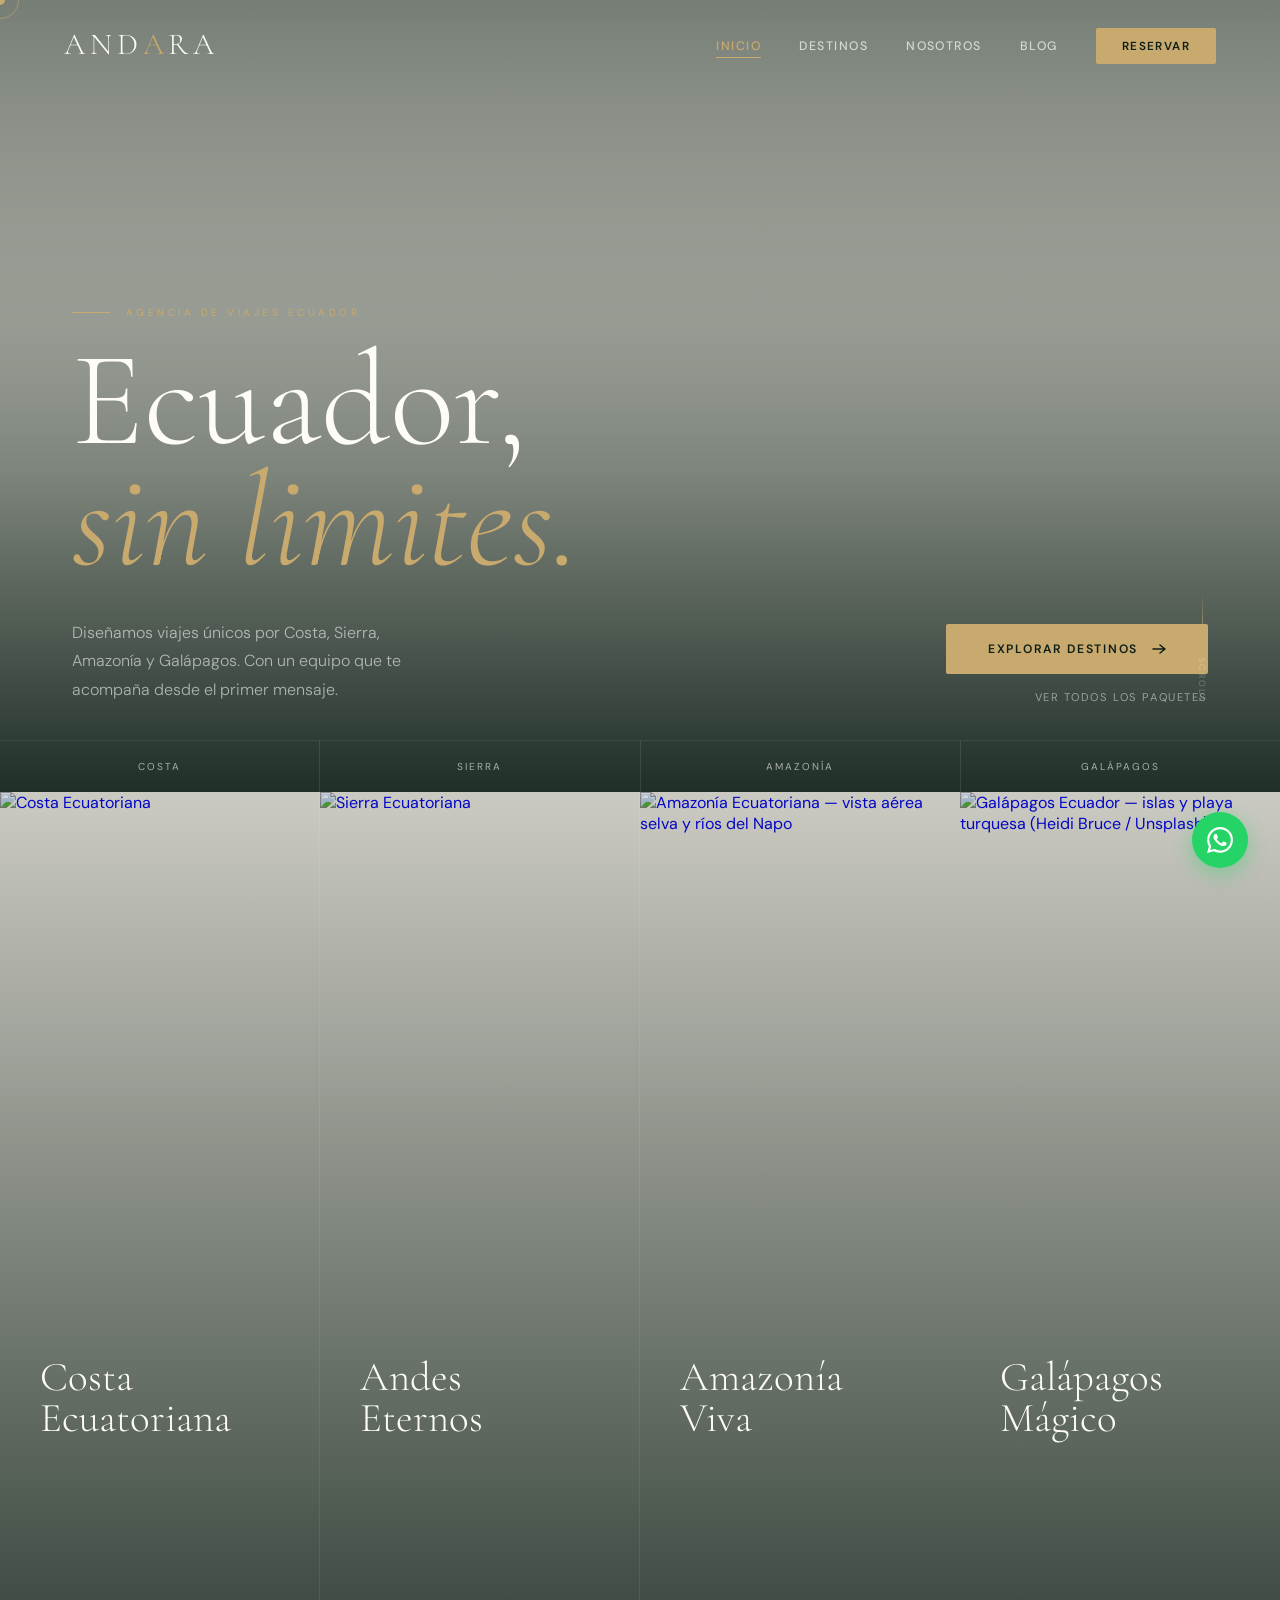
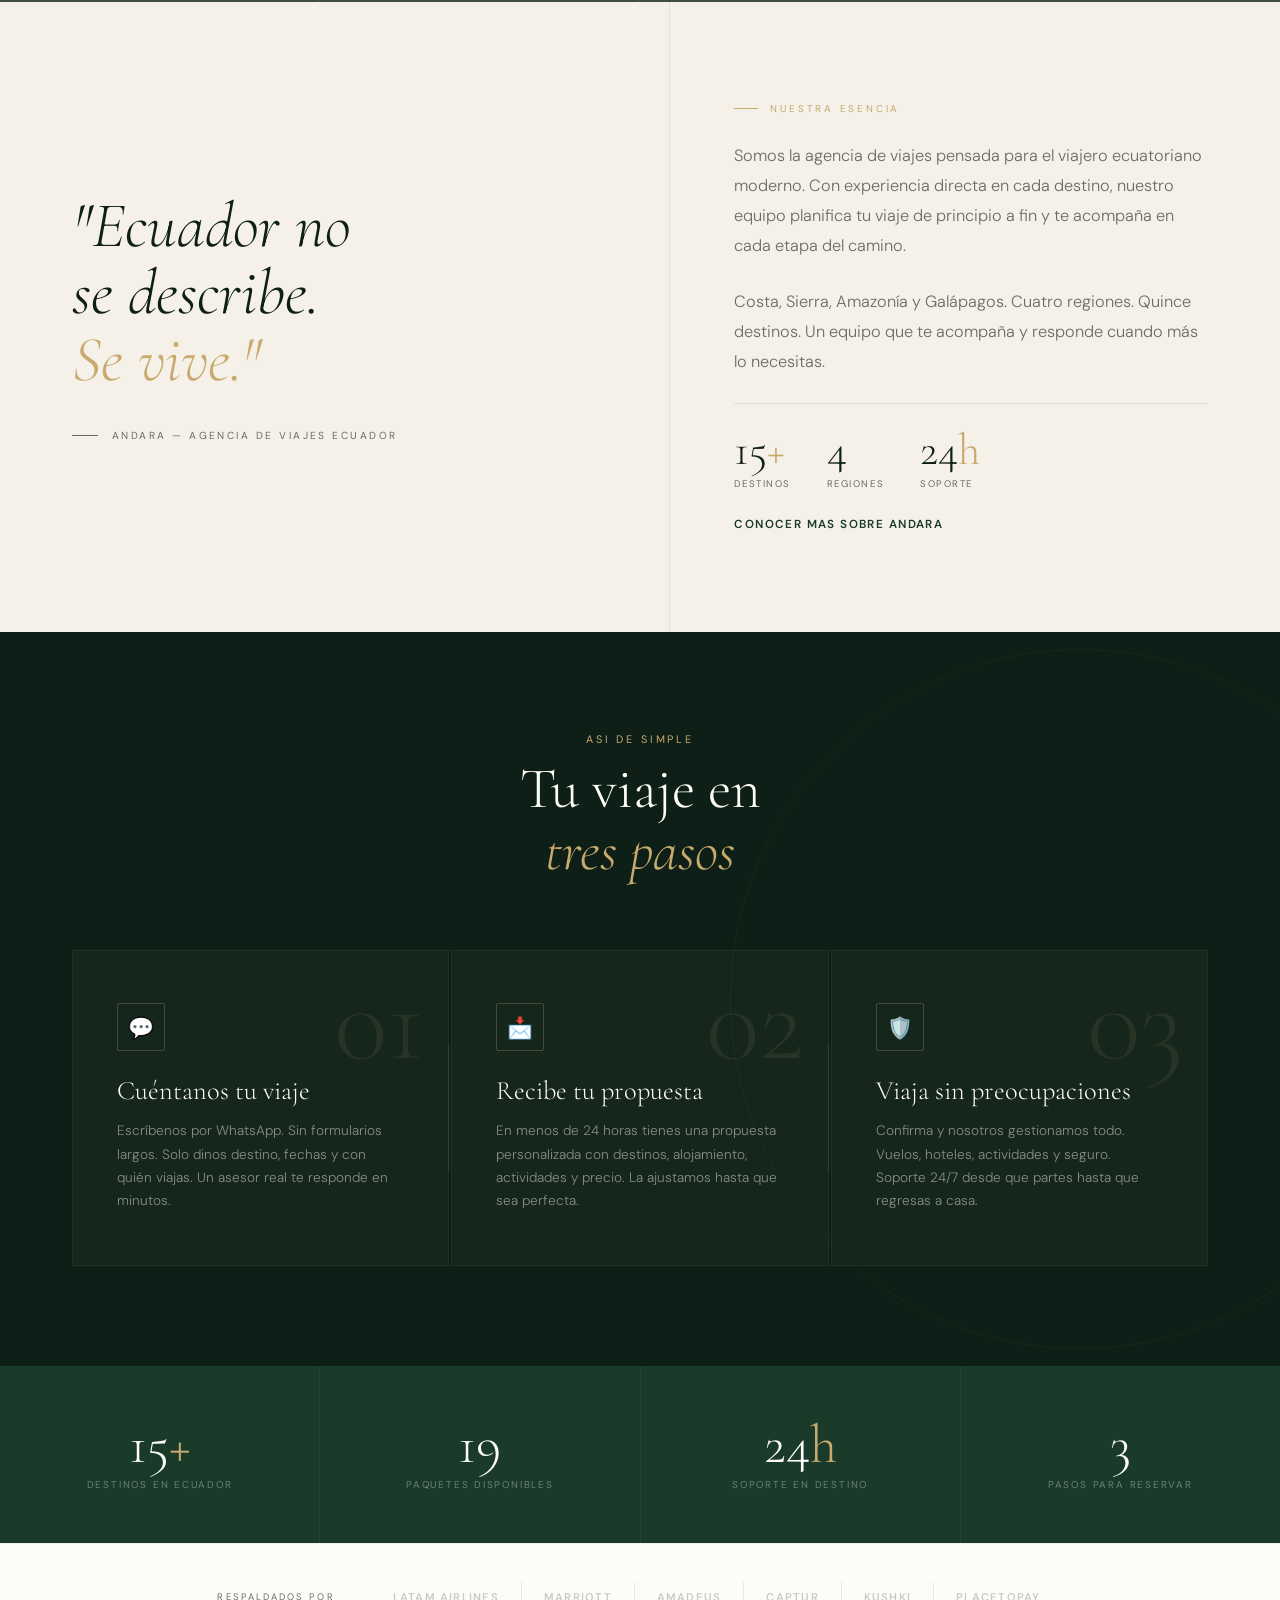
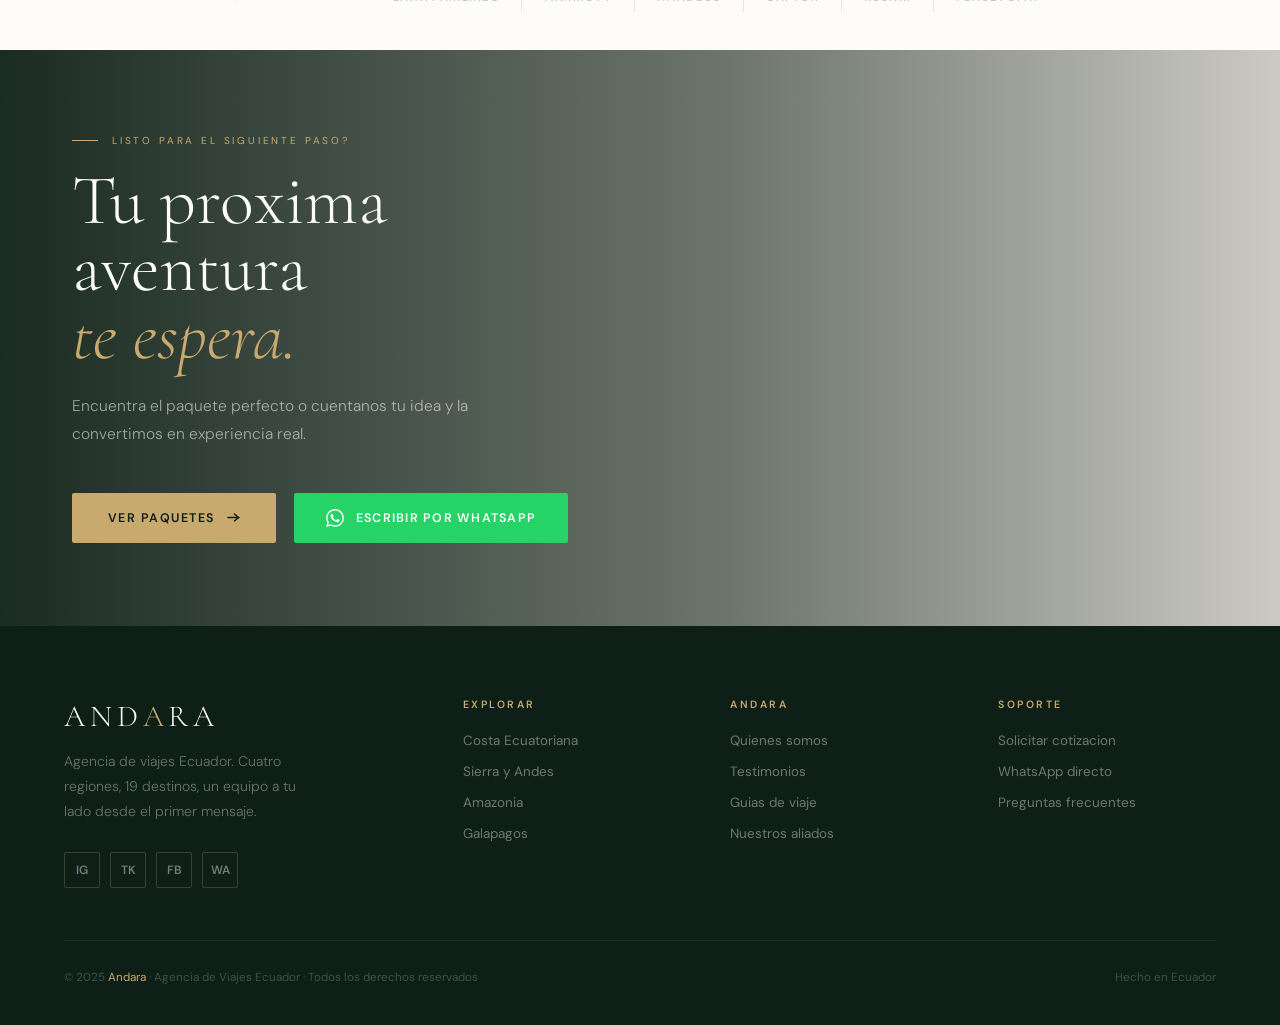
==== index.html @ 502b8f76 "Add files via upload" ====
<!DOCTYPE html>
<html lang="es">
<head>
  <meta charset="UTF-8">
  <meta name="viewport" content="width=device-width, initial-scale=1.0">
  <title>Andara — Viajes que transforman Ecuador</title>
  <meta name="description" content="Agencia de viajes Ecuador. Paquetes a medida en Costa, Sierra y Amazonía con asesoría humana real y soporte 24/7.">
  <link rel="stylesheet" href="css/main.css">
  <style>
    /* HERO — reemplazar bg con foto Ecuador: "Ecuador Andes aerial" o "Cotopaxi Ecuador" en Unsplash */
    .hero{position:relative;height:88vh;min-height:620px;display:flex;flex-direction:column;justify-content:flex-end;overflow:hidden}
    .hero-bg{position:absolute;inset:0;background:url('https://images.unsplash.com/photo-1501803853268-9b06f5ef2bab?auto=format&fit=crop&w=1920&q=90') center/cover no-repeat}
    .hero-bg::after{content:'';position:absolute;inset:0;background:linear-gradient(to bottom,rgba(13,31,22,.55) 0%,rgba(13,31,22,.1) 40%,transparent 60%),linear-gradient(to top,rgba(13,31,22,.92) 0%,rgba(13,31,22,.42) 50%,transparent 100%)}
    .hero-content{position:relative;z-index:2;padding:0 72px 88px}
    .hero-eyebrow{display:flex;align-items:center;gap:16px;font-size:.64rem;letter-spacing:.34em;text-transform:uppercase;color:var(--gold);margin-bottom:22px;opacity:0;animation:aUp .7s ease-out .4s forwards}
    .hero-eyebrow span{width:38px;height:1px;background:var(--gold);display:inline-block}
    .hero-title{font-family:var(--font-display);font-size:clamp(4.8rem,10.5vw,9.5rem);font-weight:300;line-height:.9;color:var(--white);margin-bottom:36px;opacity:0;animation:aUp .9s ease-out .6s forwards}
    .hero-title em{font-style:italic;color:var(--gold);display:block}
    .hero-bottom{display:flex;align-items:flex-end;justify-content:space-between;gap:40px;flex-wrap:wrap}
    .hero-desc{font-size:1rem;line-height:1.78;font-weight:300;color:rgba(255,255,255,.58);max-width:380px;opacity:0;animation:aUp .7s ease-out .85s forwards}
    .hero-ctas{display:flex;flex-direction:column;align-items:flex-end;gap:16px;opacity:0;animation:aUp .7s ease-out 1s forwards}
    .hero-btn{display:inline-flex;align-items:center;gap:14px;font-size:.76rem;font-weight:600;letter-spacing:.14em;text-transform:uppercase;color:var(--green-dark);background:var(--gold);padding:17px 42px;text-decoration:none;border-radius:2px;transition:all .35s var(--ease)}
    .hero-btn:hover{background:var(--gold-light);transform:translateY(-3px);box-shadow:0 16px 40px rgba(200,169,110,.32)}
    .hero-ghost{font-size:.7rem;letter-spacing:.14em;text-transform:uppercase;color:rgba(255,255,255,.48);text-decoration:none;display:flex;align-items:center;gap:8px;transition:color .3s}
    .hero-ghost:hover{color:var(--gold)}
    .hero-regions{position:absolute;bottom:0;left:0;right:0;display:flex;z-index:3;border-top:1px solid rgba(255,255,255,.08)}
    .hero-reg{flex:1;padding:19px 0;text-align:center;font-size:.63rem;letter-spacing:.2em;text-transform:uppercase;color:rgba(255,255,255,.60);text-decoration:none;border-right:1px solid rgba(255,255,255,.1);transition:all .3s;display:flex;align-items:center;justify-content:center;gap:9px}
    .hero-reg:last-child{border-right:none}
    .hero-reg:hover{color:var(--gold);background:rgba(200,169,110,.06)}
    .hero-scroll{position:absolute;right:72px;bottom:88px;z-index:3;display:flex;flex-direction:column;align-items:center;gap:10px;opacity:0;animation:aUp .6s ease-out 1.3s forwards}
    .hero-scroll-line{width:1px;height:54px;background:linear-gradient(to bottom,transparent,var(--gold));animation:sPulse 2.3s ease-in-out infinite}
    .hero-scroll-txt{font-size:.56rem;letter-spacing:.26em;text-transform:uppercase;color:rgba(255,255,255,.28);writing-mode:vertical-rl}
    @keyframes sPulse{0%,100%{opacity:.3}50%{opacity:1}}
    @keyframes aUp{from{opacity:0;transform:translateY(20px)}to{opacity:1;transform:translateY(0)}}

    /* REGIONES — reemplazar imágenes con fotos específicas de Ecuador:
       Costa: "Esmeraldas beach Ecuador" / Sierra: "Quilotoa Ecuador" / Amazonia: "Napo river Ecuador" */
    .regions{display:grid;grid-template-columns:repeat(4,1fr);height:90vh;min-height:560px}
    .reg{position:relative;overflow:hidden;text-decoration:none;display:block}
    .reg-img{position:absolute;inset:0;transition:transform .85s var(--ease)}
    .reg:hover .reg-img{transform:scale(1.06)}
    .reg-img img{object-fit:cover;width:100%;height:100%}
    .reg-overlay{position:absolute;inset:0;background:linear-gradient(180deg,rgba(13,31,22,.18) 0%,rgba(13,31,22,.78) 100%);transition:background .5s}
    .reg:hover .reg-overlay{background:linear-gradient(180deg,rgba(13,31,22,.22) 0%,rgba(13,31,22,.9) 100%)}
    .reg-divider{position:absolute;top:0;right:0;bottom:0;width:1px;background:rgba(255,255,255,.08)}
    .reg-body{position:absolute;bottom:0;left:0;right:0;padding:0 40px 52px}
    .reg-tag{font-size:.6rem;letter-spacing:.24em;text-transform:uppercase;color:var(--gold);margin-bottom:10px;opacity:0;transform:translateY(10px);transition:all .42s var(--ease)}
    .reg:hover .reg-tag{opacity:1;transform:translateY(0)}
    .reg-name{font-family:var(--font-display);font-size:clamp(2rem,3.2vw,3rem);font-weight:300;color:var(--white);line-height:1.02;margin-bottom:12px}
    .reg-sub{font-size:.82rem;line-height:1.62;font-weight:300;color:rgba(255,255,255,.56);max-width:280px;opacity:0;transform:translateY(12px);transition:all .42s var(--ease) .07s}
    .reg:hover .reg-sub{opacity:1;transform:translateY(0)}
    .reg-cta{display:inline-flex;align-items:center;gap:8px;margin-top:18px;font-size:.68rem;letter-spacing:.14em;text-transform:uppercase;color:var(--gold);opacity:0;transform:translateY(10px);transition:all .4s var(--ease) .13s}
    .reg:hover .reg-cta{opacity:1;transform:translateY(0)}

    /* EDITORIAL */
    .editorial{display:grid;grid-template-columns:1.1fr 1fr;min-height:68vh;background:var(--cream)}
    .ed-left{padding:100px 64px 100px 72px;border-right:1px solid rgba(0,0,0,.07);display:flex;flex-direction:column;justify-content:center}
    .ed-quote{font-family:var(--font-display);font-size:clamp(2.8rem,5vw,5rem);font-weight:300;font-style:italic;line-height:1.05;color:var(--green-dark);margin-bottom:36px}
    .ed-quote strong{color:var(--gold);font-style:italic;font-weight:300}
    .ed-attr{font-size:.64rem;letter-spacing:.24em;text-transform:uppercase;color:var(--text-light);display:flex;align-items:center;gap:14px}
    .ed-attr::before{content:'';width:26px;height:1px;background:currentColor;flex-shrink:0}
    .ed-right{padding:100px 72px 100px 64px;display:flex;flex-direction:column;justify-content:center;gap:26px}
    .ed-lbl{font-size:.62rem;letter-spacing:.28em;text-transform:uppercase;color:var(--gold);display:flex;align-items:center;gap:12px}
    .ed-lbl::before{content:'';width:24px;height:1px;background:var(--gold);flex-shrink:0}
    .ed-txt{font-size:1.02rem;line-height:1.84;font-weight:300;color:var(--text-light)}
    .ed-txt strong{color:var(--green-dark);font-weight:500}
    .ed-stats{display:flex;gap:36px;padding-top:24px;border-top:1px solid rgba(0,0,0,.07);flex-wrap:wrap}
    .ed-stat-val{font-family:var(--font-display);font-size:2.8rem;font-weight:300;color:var(--green-dark);line-height:1}
    .ed-stat-val em{font-style:normal;color:var(--gold)}
    .ed-stat-lbl{font-size:.6rem;letter-spacing:.16em;text-transform:uppercase;color:var(--text-light);margin-top:4px}
    .ed-link{display:inline-flex;align-items:center;gap:10px;font-size:.73rem;font-weight:600;letter-spacing:.12em;text-transform:uppercase;color:var(--green);text-decoration:none;transition:gap .3s}
    .ed-link:hover{gap:16px}

    /* PASOS */
    .steps{background:var(--green-dark);padding:100px 72px;position:relative;overflow:hidden}
    .steps::before{content:'';position:absolute;width:700px;height:700px;border-radius:50%;border:1px solid rgba(200,169,110,.06);top:50%;right:-150px;transform:translateY(-50%);pointer-events:none}
    .steps-hd{text-align:center;margin-bottom:68px;position:relative;z-index:1}
    .steps-hd .section-label{justify-content:center}
    .steps-hd .section-label::before{display:none}
    .steps-grid{display:grid;grid-template-columns:repeat(3,1fr);gap:2px;position:relative;z-index:1}
    .step{padding:52px 44px;background:rgba(255,255,255,.03);border:1px solid rgba(200,169,110,.08);position:relative;transition:background .35s}
    .step:hover{background:rgba(255,255,255,.06)}
    .step-n{font-family:var(--font-display);font-size:7rem;font-weight:300;line-height:1;color:rgba(200,169,110,.1);position:absolute;top:16px;right:24px;pointer-events:none;transition:color .35s}
    .step:hover .step-n{color:rgba(200,169,110,.2)}
    .step-icon{width:48px;height:48px;border:1px solid rgba(200,169,110,.28);border-radius:2px;display:flex;align-items:center;justify-content:center;font-size:1.3rem;margin-bottom:24px}
    .step-title{font-family:var(--font-display);font-size:1.65rem;font-weight:300;color:var(--white);margin-bottom:12px}
    .step-desc{font-size:.85rem;line-height:1.72;color:rgba(255,255,255,.48);font-weight:300}
    .step-line{position:absolute;top:50%;right:-1px;width:1px;height:40%;background:rgba(200,169,110,.14);transform:translateY(-50%)}

    /* TRUST BAND */
    .trust-band{background:var(--green);display:flex}
    .tb-item{flex:1;padding:52px 40px;text-align:center;border-right:1px solid rgba(255,255,255,.06);transition:background .3s}
    .tb-item:last-child{border-right:none}
    .tb-item:hover{background:rgba(255,255,255,.04)}
    .tb-num{font-family:var(--font-display);font-size:3.4rem;font-weight:300;color:var(--white);line-height:1}
    .tb-num em{font-style:normal;color:var(--gold)}
    .tb-lbl{font-size:.62rem;letter-spacing:.18em;text-transform:uppercase;color:rgba(255,255,255,.36);margin-top:6px}

    /* ALIADOS */
    .partners{background:var(--white);padding:38px 72px;display:flex;align-items:center;justify-content:center;border-top:1px solid rgba(0,0,0,.05)}
    .partners-lbl{font-size:.59rem;letter-spacing:.22em;text-transform:uppercase;color:var(--text-light);margin-right:36px;white-space:nowrap;flex-shrink:0}
    .partners-list{display:flex;align-items:center;flex-wrap:wrap}
    .partner{font-size:.7rem;font-weight:600;letter-spacing:.11em;text-transform:uppercase;color:rgba(0,0,0,.2);padding:8px 22px;border-right:1px solid rgba(0,0,0,.08);transition:color .3s}
    .partner:last-child{border-right:none}
    .partner:hover{color:var(--green)}

    /* CTA FINAL — reemplazar bg con foto de naturaleza Ecuador */
    .final-cta{position:relative;min-height:64vh;display:flex;align-items:center;overflow:hidden}
    .fcta-bg{position:absolute;inset:0;background:url('https://images.unsplash.com/photo-1476514525535-07fb3b4ae5f1?auto=format&fit=crop&w=1920&q=85') center/cover no-repeat}
    .fcta-bg::after{content:'';position:absolute;inset:0;background:linear-gradient(to right,rgba(13,31,22,.94) 0%,rgba(13,31,22,.58) 58%,rgba(13,31,22,.18) 100%)}
    .fcta-body{position:relative;z-index:2;padding:0 72px;max-width:680px}
    .fcta-lbl{font-size:.63rem;letter-spacing:.28em;text-transform:uppercase;color:var(--gold);display:flex;align-items:center;gap:14px;margin-bottom:20px}
    .fcta-lbl::before{content:'';width:26px;height:1px;background:var(--gold);flex-shrink:0}
    .fcta-title{font-family:var(--font-display);font-size:clamp(2.8rem,5.5vw,5.2rem);font-weight:300;line-height:.96;color:var(--white);margin-bottom:24px}
    .fcta-title em{font-style:italic;color:var(--gold)}
    .fcta-sub{font-size:.97rem;font-weight:300;line-height:1.78;color:rgba(255,255,255,.56);max-width:400px;margin-bottom:44px}
    .fcta-btns{display:flex;gap:18px;flex-wrap:wrap}

    @media(max-width:1100px){
      .hero-content{padding:0 40px 76px}.hero-scroll{right:40px;bottom:80px}
      .editorial{grid-template-columns:1fr}
      .ed-left{padding:72px 40px 48px;border-right:none;border-bottom:1px solid rgba(0,0,0,.07)}
      .ed-right{padding:48px 40px 80px}
      .steps{padding:80px 40px}.steps-grid{grid-template-columns:1fr}
      .fcta-body{padding:0 40px}
    }
    @media(max-width:768px){
      .regions{grid-template-columns:1fr 1fr}
      .hero-content{padding:0 24px 84px}
      .hero-bottom{flex-direction:column;align-items:flex-start;gap:24px}
      .hero-ctas{align-items:flex-start}
      .hero-scroll,.hero-regions{display:none}
      .regions{grid-template-columns:1fr;height:auto}
      .reg{height:72vw;min-height:260px}
      .reg-tag,.reg-sub,.reg-cta{opacity:1!important;transform:none!important}
      .ed-left{padding:64px 24px 40px}.ed-right{padding:40px 24px 64px}
      .steps{padding:64px 24px}
      .trust-band{flex-wrap:wrap}
      .tb-item{flex:1 0 50%;border-bottom:1px solid rgba(255,255,255,.06)}
      .partners{flex-direction:column;gap:20px;padding:32px 24px;text-align:center}
      .partners-lbl{margin-right:0}.partners-list{justify-content:center}
      .final-cta{min-height:auto}.fcta-body{padding:64px 24px;max-width:100%}
      .fcta-bg::after{background:rgba(13,31,22,.8)}
    }
  </style>
</head>
<body data-page="inicio">
  <div class="cursor" id="cur"></div>
  <div class="cursor-ring" id="curRing"></div>
  <a class="wa-float" href="https://wa.me/593XXXXXXXXX?text=Hola%20Andara%2C%20quiero%20planificar%20mi%20viaje" target="_blank" rel="noopener" aria-label="WhatsApp">
    <svg viewBox="0 0 24 24"><path d="M17.472 14.382c-.297-.149-1.758-.867-2.03-.967-.273-.099-.471-.148-.67.15-.197.297-.767.966-.94 1.164-.173.199-.347.223-.644.075-.297-.15-1.255-.463-2.39-1.475-.883-.788-1.48-1.761-1.653-2.059-.173-.297-.018-.458.13-.606.134-.133.298-.347.446-.52.149-.174.198-.298.298-.497.099-.198.05-.371-.025-.52-.075-.149-.669-1.612-.916-2.207-.242-.579-.487-.5-.669-.51-.173-.008-.371-.01-.57-.01-.198 0-.52.074-.792.372-.272.297-1.04 1.016-1.04 2.479 0 1.462 1.065 2.875 1.213 3.074.149.198 2.096 3.2 5.077 4.487.709.306 1.262.489 1.694.625.712.227 1.36.195 1.871.118.571-.085 1.758-.719 2.006-1.413.248-.694.248-1.289.173-1.413-.074-.124-.272-.198-.57-.347m-5.421 7.403h-.004a9.87 9.87 0 01-5.031-1.378l-.361-.214-3.741.982.998-3.648-.235-.374a9.86 9.86 0 01-1.51-5.26c.001-5.45 4.436-9.884 9.888-9.884 2.64 0 5.122 1.03 6.988 2.898a9.825 9.825 0 012.893 6.994c-.003 5.45-4.437 9.884-9.885 9.884m8.413-18.297A11.815 11.815 0 0012.05 0C5.495 0 .16 5.335.157 11.892c0 2.096.547 4.142 1.588 5.945L.057 24l6.305-1.654a11.882 11.882 0 005.683 1.448h.005c6.554 0 11.89-5.335 11.893-11.893a11.821 11.821 0 00-3.48-8.413z"/></svg>
  </a>
  <nav class="site-nav" id="nav">
    <a class="nav-logo" href="index.html">And<span>a</span>ra</a>
    <ul class="nav-links">
      <li><a href="index.html" data-nav="inicio">Inicio</a></li>
      <li><a href="destinos.html" data-nav="destinos">Destinos</a></li>
      <li><a href="nosotros.html" data-nav="nosotros">Nosotros</a></li>
      <li><a href="blog.html" data-nav="blog">Blog</a></li>
      <li><a href="contacto.html" class="nav-reserve" data-nav="contacto">Reservar</a></li>
    </ul>
    <button class="hamburger" id="hbg" aria-label="Menu"><span></span><span></span><span></span></button>
  </nav>
  <div class="mobile-menu" id="mm">
    <button class="close-menu" id="cls">&#x2715;</button>
    <a href="index.html">Inicio</a>
    <a href="destinos.html">Destinos</a>
    <a href="nosotros.html">Nosotros</a>
    <a href="blog.html">Blog</a>
    <a href="contacto.html" style="color:var(--gold)">Reservar</a>
  </div>

  <section class="hero">
    <div class="hero-bg"></div>
    <div class="hero-content">
      <div class="hero-eyebrow"><span></span>Agencia de viajes Ecuador</div>
      <h1 class="hero-title">Ecuador,<br><em>sin limites.</em></h1>
      <div class="hero-bottom">
        <p class="hero-desc">Diseñamos viajes únicos por Costa, Sierra, Amazonía y Galápagos. Con un equipo que te acompaña desde el primer mensaje.</p>
        <div class="hero-ctas">
          <a class="hero-btn" href="destinos.html">Explorar destinos <svg width="14" height="10" viewBox="0 0 14 10" fill="none"><path d="M1 5h12M8 1l5 4-5 4" stroke="currentColor" stroke-width="1.5" stroke-linecap="round" stroke-linejoin="round"/></svg></a>
          <a class="hero-ghost" href="paquetes.html">Ver todos los paquetes</a>
        </div>
      </div>
    </div>
    <div class="hero-regions">
      <a class="hero-reg" href="destinos.html#costa">Costa</a>
      <a class="hero-reg" href="destinos.html#sierra">Sierra</a>
      <a class="hero-reg" href="destinos.html#amazonia">Amazonía</a>
      <a class="hero-reg" href="destinos.html#galapagos">Galápagos</a>
    </div>
    <div class="hero-scroll"><div class="hero-scroll-line"></div><span class="hero-scroll-txt">scroll</span></div>
  </section>

  <div class="regions">
    <a class="reg" href="destinos.html#costa">
      <div class="reg-img"><img src="https://images.unsplash.com/photo-1507525428034-b723cf961d3e?auto=format&fit=crop&w=800&q=85" alt="Costa Ecuatoriana" loading="lazy"></div>
      <div class="reg-overlay"></div><div class="reg-divider"></div>
      <div class="reg-body">
        <div class="reg-tag">Region 01 . 5 destinos</div>
        <div class="reg-name">Costa<br>Ecuatoriana</div>
        <p class="reg-sub">Esmeraldas, Canoa, Puerto Lopez, Montanita y Salinas. Surf, ballenas jorobadas y gastronomia marina.</p>
        <div class="reg-cta">Explorar Costa</div>
      </div>
    </a>
    <a class="reg" href="destinos.html#sierra">
      <div class="reg-img"><img src="https://images.unsplash.com/photo-1464822759023-fed622ff2c3b?auto=format&fit=crop&w=800&q=85" alt="Sierra Ecuatoriana" loading="lazy"></div>
      <div class="reg-overlay"></div><div class="reg-divider"></div>
      <div class="reg-body">
        <div class="reg-tag">Region 02 . 5 destinos</div>
        <div class="reg-name">Andes<br>Eternos</div>
        <p class="reg-sub">Quito colonial, Cotopaxi, Laguna Quilotoa, Banos y Cuenca. Volcanes, haciendas y cultura viva.</p>
        <div class="reg-cta">Explorar Sierra</div>
      </div>
    </a>
    <a class="reg" href="destinos.html#amazonia">
      <div class="reg-img"><img src="https://images.unsplash.com/photo-1591081658714-f576fb7ea3ed?auto=format&fit=crop&w=800&q=85" alt="Amazonía Ecuatoriana — vista aérea selva y ríos del Napo" loading="lazy"></div>
      <div class="reg-overlay"></div>
      <div class="reg-body">
        <div class="reg-tag">Region 03 . 5 destinos</div>
        <div class="reg-name">Amazonía<br>Viva</div>
        <p class="reg-sub">Yasuni, Tena, Napo Wildlife Center, Limoncocha y Misahualli. El pulmon del mundo en estado puro.</p>
        <div class="reg-cta">Explorar Amazonia</div>
      </div>
    </a>

    <a class="reg" href="destinos.html#galapagos">
      <div class="reg-img"><img src="https://images.unsplash.com/photo-1706957614198-8d2e5f0ed6ea?auto=format&fit=crop&w=800&q=85" alt="Galápagos Ecuador — islas y playa turquesa (Heidi Bruce / Unsplash)" loading="lazy"></div>
      <div class="reg-overlay"></div>
      <div class="reg-body">
        <div class="reg-tag">Región 04 · Destino exclusivo</div>
        <div class="reg-name">Galápagos<br>Mágico</div>
        <p class="reg-sub">Santa Cruz, Isabela, San Cristóbal. Iguanas marinas, tortugas gigantes y la biodiversidad más única del planeta.</p>
        <div class="reg-cta">Explorar Galápagos →</div>
      </div>
    </a>
  </div>

  <div class="editorial">
    <div class="ed-left reveal">
      <blockquote class="ed-quote">"Ecuador no<br>se describe.<br><strong>Se vive."</strong></blockquote>
      <div class="ed-attr">Andara — Agencia de viajes Ecuador</div>
    </div>
    <div class="ed-right reveal reveal-d1">
      <div class="ed-lbl">Nuestra esencia</div>
      <p class="ed-txt">Somos la agencia de viajes pensada para el viajero ecuatoriano moderno. Con experiencia directa en cada destino, nuestro equipo planifica tu viaje de principio a fin y te acompaña en cada etapa del camino.</p>
      <p class="ed-txt">Costa, Sierra, Amazonía y Galápagos. Cuatro regiones. Quince destinos. Un equipo que te acompaña y responde cuando más lo necesitas.</p>
      <div class="ed-stats">
        <div><div class="ed-stat-val">15<em>+</em></div><div class="ed-stat-lbl">Destinos</div></div>
        <div><div class="ed-stat-val">4</div><div class="ed-stat-lbl">Regiones</div></div>
        <div><div class="ed-stat-val">24<em>h</em></div><div class="ed-stat-lbl">Soporte</div></div>
      </div>
      <a class="ed-link" href="nosotros.html">Conocer mas sobre Andara</a>
    </div>
  </div>

  <section class="steps">
    <div class="steps-hd reveal">
      <div class="section-label" style="justify-content:center">Asi de simple</div>
      <h2 class="section-title light" style="text-align:center;margin-top:10px">Tu viaje en<br><em>tres pasos</em></h2>
    </div>
    <div class="steps-grid">
      <div class="step reveal"><div class="step-n">01</div><div class="step-icon">&#x1F4AC;</div><div class="step-title">Cuéntanos tu viaje</div><p class="step-desc">Escríbenos por WhatsApp. Sin formularios largos. Solo dinos destino, fechas y con quién viajas. Un asesor real te responde en minutos.</p><div class="step-line"></div></div>
      <div class="step reveal reveal-d1"><div class="step-n">02</div><div class="step-icon">&#x1F4E9;</div><div class="step-title">Recibe tu propuesta</div><p class="step-desc">En menos de 24 horas tienes una propuesta personalizada con destinos, alojamiento, actividades y precio. La ajustamos hasta que sea perfecta.</p><div class="step-line"></div></div>
      <div class="step reveal reveal-d2"><div class="step-n">03</div><div class="step-icon">&#x1F6E1;&#xFE0F;</div><div class="step-title">Viaja sin preocupaciones</div><p class="step-desc">Confirma y nosotros gestionamos todo. Vuelos, hoteles, actividades y seguro. Soporte 24/7 desde que partes hasta que regresas a casa.</p></div>
    </div>
  </section>

  <div class="trust-band reveal">
    <div class="tb-item"><div class="tb-num">15<em>+</em></div><div class="tb-lbl">Destinos en Ecuador</div></div>
    <div class="tb-item"><div class="tb-num">19</div><div class="tb-lbl">Paquetes disponibles</div></div>
    <div class="tb-item"><div class="tb-num">24<em>h</em></div><div class="tb-lbl">Soporte en destino</div></div>
    <div class="tb-item"><div class="tb-num">3</div><div class="tb-lbl">Pasos para reservar</div></div>
  </div>

  <div class="partners reveal">
    <span class="partners-lbl">Respaldados por</span>
    <div class="partners-list">
      <span class="partner">LATAM Airlines</span><span class="partner">Marriott</span>
      <span class="partner">Amadeus</span><span class="partner">CAPTUR</span>
      <span class="partner">Kushki</span><span class="partner">PlacetoPay</span>
    </div>
  </div>

  <section class="final-cta">
    <div class="fcta-bg"></div>
    <div class="fcta-body reveal">
      <div class="fcta-lbl">Listo para el siguiente paso?</div>
      <h2 class="fcta-title">Tu proxima<br>aventura<br><em>te espera.</em></h2>
      <p class="fcta-sub">Encuentra el paquete perfecto o cuentanos tu idea y la convertimos en experiencia real.</p>
      <div class="fcta-btns">
        <a class="btn-primary" href="paquetes.html">Ver paquetes <svg width="13" height="9" viewBox="0 0 13 9" fill="none"><path d="M1 4.5h11M7.5 1l4 3.5-4 3.5" stroke="currentColor" stroke-width="1.5" stroke-linecap="round" stroke-linejoin="round"/></svg></a>
        <a class="btn-wa" href="https://wa.me/593XXXXXXXXX" target="_blank" rel="noopener">
          <svg width="18" height="18" viewBox="0 0 24 24" fill="currentColor"><path d="M17.472 14.382c-.297-.149-1.758-.867-2.03-.967-.273-.099-.471-.148-.67.15-.197.297-.767.966-.94 1.164-.173.199-.347.223-.644.075-.297-.15-1.255-.463-2.39-1.475-.883-.788-1.48-1.761-1.653-2.059-.173-.297-.018-.458.13-.606.134-.133.298-.347.446-.52.149-.174.198-.298.298-.497.099-.198.05-.371-.025-.52-.075-.149-.669-1.612-.916-2.207-.242-.579-.487-.5-.669-.51-.173-.008-.371-.01-.57-.01-.198 0-.52.074-.792.372-.272.297-1.04 1.016-1.04 2.479 0 1.462 1.065 2.875 1.213 3.074.149.198 2.096 3.2 5.077 4.487.709.306 1.262.489 1.694.625.712.227 1.36.195 1.871.118.571-.085 1.758-.719 2.006-1.413.248-.694.248-1.289.173-1.413-.074-.124-.272-.198-.57-.347m-5.421 7.403h-.004a9.87 9.87 0 01-5.031-1.378l-.361-.214-3.741.982.998-3.648-.235-.374a9.86 9.86 0 01-1.51-5.26c.001-5.45 4.436-9.884 9.888-9.884 2.64 0 5.122 1.03 6.988 2.898a9.825 9.825 0 012.893 6.994c-.003 5.45-4.437 9.884-9.885 9.884m8.413-18.297A11.815 11.815 0 0012.05 0C5.495 0 .16 5.335.157 11.892c0 2.096.547 4.142 1.588 5.945L.057 24l6.305-1.654a11.882 11.882 0 005.683 1.448h.005c6.554 0 11.89-5.335 11.893-11.893a11.821 11.821 0 00-3.48-8.413z"/></svg>
          Escribir por WhatsApp
        </a>
      </div>
    </div>
  </section>

  <footer class="site-footer">
    <div class="footer-grid">
      <div class="footer-brand">
        <a class="nav-logo" href="index.html">And<span>a</span>ra</a>
        <p class="footer-tagline">Agencia de viajes Ecuador. Cuatro regiones, 19 destinos, un equipo a tu lado desde el primer mensaje.</p>
        <div class="footer-social">
          <a class="social-link" href="#" aria-label="Instagram">IG</a>
          <a class="social-link" href="#" aria-label="TikTok">TK</a>
          <a class="social-link" href="#" aria-label="Facebook">FB</a>
          <a class="social-link" href="https://wa.me/593XXXXXXXXX" aria-label="WhatsApp">WA</a>
        </div>
      </div>
      <div>
        <div class="footer-col-title">Explorar</div>
        <ul class="footer-links">
          <li><a href="destinos.html#costa">Costa Ecuatoriana</a></li>
          <li><a href="destinos.html#sierra">Sierra y Andes</a></li>
          <li><a href="destinos.html#amazonia">Amazonia</a></li>
          <li><a href="destinos.html#galapagos">Galapagos</a></li>
        </ul>
      </div>
      <div>
        <div class="footer-col-title">Andara</div>
        <ul class="footer-links">
          <li><a href="nosotros.html">Quienes somos</a></li>
          <li><a href="testimonios.html">Testimonios</a></li>
          <li><a href="blog.html">Guias de viaje</a></li>
          <li><a href="nosotros.html">Nuestros aliados</a></li>
        </ul>
      </div>
      <div>
        <div class="footer-col-title">Soporte</div>
        <ul class="footer-links">
          <li><a href="contacto.html">Solicitar cotizacion</a></li>
          <li><a href="https://wa.me/593XXXXXXXXX">WhatsApp directo</a></li>
          <li><a href="contacto.html">Preguntas frecuentes</a></li>
        </ul>
      </div>
    </div>
    <div class="footer-bottom">
      <p class="footer-copy">&#169; 2025 <span>Andara</span> &#183; Agencia de Viajes Ecuador &#183; Todos los derechos reservados</p>
      <p class="footer-copy">Hecho en Ecuador</p>
    </div>
  </footer>

  <script>
    const cur=document.getElementById('cur'),ring=document.getElementById('curRing');
    let mx=0,my=0,rx=0,ry=0;
    document.addEventListener('mousemove',e=>{mx=e.clientX;my=e.clientY;cur.style.left=mx+'px';cur.style.top=my+'px';});
    (function l(){rx+=(mx-rx)*.12;ry+=(my-ry)*.12;ring.style.left=rx+'px';ring.style.top=ry+'px';requestAnimationFrame(l);})();
    document.querySelectorAll('a,button').forEach(el=>{el.addEventListener('mouseenter',()=>{cur.style.transform='translate(-50%,-50%) scale(2.2)';ring.style.opacity='.2';});el.addEventListener('mouseleave',()=>{cur.style.transform='translate(-50%,-50%) scale(1)';ring.style.opacity='.55';});});
    const nav=document.getElementById('nav');
    window.addEventListener('scroll',()=>nav.classList.toggle('scrolled',scrollY>60),{passive:true});
    document.querySelectorAll('[data-nav]').forEach(a=>{if(a.dataset.nav===document.body.dataset.page)a.classList.add('active');});
    const hbg=document.getElementById('hbg'),mm=document.getElementById('mm'),cls=document.getElementById('cls');
    hbg.addEventListener('click',()=>mm.classList.add('open'));
    cls.addEventListener('click',()=>mm.classList.remove('open'));
    const ro=new IntersectionObserver(es=>es.forEach(e=>{if(e.isIntersecting)e.target.classList.add('visible');}),{threshold:.08});
    document.querySelectorAll('.reveal').forEach(el=>ro.observe(el));
  </script>
</body>
</html>
---- css/main.css ----
/* =============================================
   ANDARA — SISTEMA DE DISEÑO COMPARTIDO v2.0
   Todos los estilos base y componentes reutilizables
============================================= */

@import url('https://fonts.googleapis.com/css2?family=Cormorant+Garamond:ital,wght@0,300;0,400;0,600;1,300;1,400&family=DM+Sans:opsz,wght@9..40,300;9..40,400;9..40,500;9..40,600&display=swap');

/* ─── VARIABLES ─── */
:root {
  --green-dark:  #0d1f16;
  --green:       #1a3a2a;
  --green-mid:   #2d5a3d;
  --green-light: #4a7c5f;
  --gold:        #c8a96e;
  --gold-light:  #e8d5a3;
  --cream:       #f5f0e8;
  --cream-dark:  #ede5d5;
  --white:       #fdfcf9;
  --text:        #2a2a2a;
  --text-light:  #6b6b6b;
  --font-display: 'Cormorant Garamond', Georgia, serif;
  --font-body:    'DM Sans', sans-serif;
  --ease:     cubic-bezier(0.4, 0, 0.2, 1);
  --ease-out: cubic-bezier(0, 0, 0.2, 1);
}

/* ─── RESET ─── */
*, *::before, *::after { box-sizing: border-box; margin: 0; padding: 0; }
html { scroll-behavior: smooth; font-size: 16px; }
body { font-family: var(--font-body); background: var(--cream); color: var(--text); overflow-x: hidden; cursor: none; }
img { display: block; width: 100%; height: 100%; object-fit: cover; }
a, button { cursor: none; }

/* ─── CURSOR ─── */
.cursor {
  position: fixed; width: 10px; height: 10px;
  background: var(--gold); border-radius: 50%;
  pointer-events: none; z-index: 9999;
  transition: transform .15s var(--ease), background .3s;
  transform: translate(-50%,-50%);
}
.cursor-ring {
  position: fixed; width: 38px; height: 38px;
  border: 1.5px solid var(--gold); border-radius: 50%;
  pointer-events: none; z-index: 9998;
  transition: transform .4s var(--ease), opacity .3s;
  transform: translate(-50%,-50%); opacity: .55;
}

/* ─── NAVIGATION ─── */
.site-nav {
  position: fixed; top: 0; left: 0; right: 0; z-index: 1000;
  display: flex; align-items: center; justify-content: space-between;
  padding: 26px 64px;
  transition: all .4s var(--ease);
}
.site-nav.scrolled {
  padding: 14px 64px;
  background: rgba(13,31,22,.96);
  backdrop-filter: blur(20px);
  -webkit-backdrop-filter: blur(20px);
}
.nav-logo {
  font-family: var(--font-display); font-size: 1.9rem; font-weight: 300;
  color: var(--white); letter-spacing: .16em;
  text-decoration: none; text-transform: uppercase; flex-shrink: 0;
}
.nav-logo span { color: var(--gold); }
.nav-links { display: flex; gap: 38px; list-style: none; }
.nav-links a {
  font-size: .77rem; font-weight: 500; letter-spacing: .12em;
  text-transform: uppercase; color: rgba(255,255,255,.68);
  text-decoration: none; transition: color .3s; position: relative;
}
.nav-links a::after {
  content: ''; position: absolute; bottom: -4px; left: 0;
  width: 0; height: 1px; background: var(--gold);
  transition: width .3s var(--ease);
}
.nav-links a:hover,
.nav-links a.active { color: var(--gold); }
.nav-links a:hover::after,
.nav-links a.active::after { width: 100%; }
.nav-cta.active::after { display: none; }
.nav-reserve {
  font-size: .73rem !important; font-weight: 600 !important;
  color: var(--green-dark) !important;
  background: var(--gold); padding: 10px 26px;
  border-radius: 2px; text-decoration: none;
  transition: background .3s !important;
}
.nav-reserve::after { display: none !important; }
.nav-reserve:hover { background: var(--gold-light); color: var(--green-dark) !important; }
.nav-reserve.active { color: var(--green-dark) !important; }
.hamburger {
  display: none; flex-direction: column; gap: 5px;
  background: none; border: none; padding: 6px;
}
.hamburger span { display: block; width: 24px; height: 1.5px; background: var(--white); transition: all .3s; }
.mobile-menu {
  display: none; position: fixed; inset: 0;
  background: rgba(13,31,22,.98);
  flex-direction: column; align-items: center; justify-content: center;
  gap: 36px; z-index: 999;
}
.mobile-menu.open { display: flex; }
.mobile-menu a {
  font-family: var(--font-display); font-size: 2.2rem; font-weight: 300;
  color: var(--white); text-decoration: none; letter-spacing: .1em;
  transition: color .3s;
}
.mobile-menu a:hover { color: var(--gold); }
.mobile-menu .close-menu {
  position: absolute; top: 28px; right: 28px;
  background: none; border: none; color: var(--gold);
  font-size: 1.8rem; line-height: 1;
}

/* ─── FOOTER ─── */
.site-footer { background: var(--green-dark); padding: 72px 64px 40px; }
.footer-grid {
  display: grid; grid-template-columns: 1.6fr 1fr 1fr 1fr;
  gap: 50px; margin-bottom: 52px;
}
.footer-brand .nav-logo { display: block; margin-bottom: 14px; }
.footer-tagline {
  font-size: .875rem; line-height: 1.78;
  color: rgba(255,255,255,.38); font-weight: 300;
  max-width: 240px; margin-bottom: 28px;
}
.footer-social { display: flex; gap: 10px; }
.social-link {
  width: 36px; height: 36px;
  border: 1px solid rgba(200,169,110,.25); border-radius: 2px;
  display: flex; align-items: center; justify-content: center;
  color: rgba(255,255,255,.42); text-decoration: none;
  font-size: .75rem; font-weight: 600; transition: all .3s;
}
.social-link:hover { border-color: var(--gold); color: var(--gold); background: rgba(200,169,110,.1); }
.footer-col-title {
  font-size: .66rem; font-weight: 600; letter-spacing: .24em;
  text-transform: uppercase; color: var(--gold); margin-bottom: 18px;
}
.footer-links { list-style: none; display: flex; flex-direction: column; gap: 10px; }
.footer-links a { font-size: .84rem; color: rgba(255,255,255,.4); text-decoration: none; transition: color .3s; }
.footer-links a:hover { color: rgba(255,255,255,.88); }
.footer-bottom {
  border-top: 1px solid rgba(255,255,255,.07);
  padding-top: 28px; display: flex; justify-content: space-between; align-items: center; gap: 16px;
}
.footer-copy { font-size: .73rem; color: rgba(255,255,255,.22); }
.footer-copy span { color: var(--gold); }

/* ─── BUTTONS ─── */
.btn-primary {
  display: inline-flex; align-items: center; gap: 12px;
  font-size: .78rem; font-weight: 600; letter-spacing: .12em;
  text-transform: uppercase; color: var(--green-dark);
  background: var(--gold); padding: 16px 36px;
  text-decoration: none; border-radius: 2px;
  transition: all .3s var(--ease);
}
.btn-primary:hover { background: var(--gold-light); transform: translateY(-2px); }
.btn-secondary {
  display: inline-flex; align-items: center; gap: 10px;
  font-size: .78rem; font-weight: 500; letter-spacing: .1em;
  text-transform: uppercase; color: rgba(255,255,255,.72);
  text-decoration: none; transition: color .3s;
  background: none; border: none; padding: 0;
}
.btn-secondary svg { transition: transform .3s; }
.btn-secondary:hover { color: var(--gold); }
.btn-secondary:hover svg { transform: translateX(4px); }
.btn-outline-dark {
  display: inline-flex; align-items: center; gap: 10px;
  font-size: .78rem; font-weight: 600; letter-spacing: .12em;
  text-transform: uppercase; color: var(--green);
  border: 1.5px solid var(--green); padding: 14px 30px;
  text-decoration: none; border-radius: 2px;
  transition: all .3s var(--ease);
}
.btn-outline-dark:hover { background: var(--green); color: var(--white); }
.btn-wa {
  display: inline-flex; align-items: center; gap: 12px;
  font-size: .78rem; font-weight: 600; letter-spacing: .1em;
  text-transform: uppercase; color: var(--white);
  background: #25D366; padding: 16px 32px;
  text-decoration: none; border-radius: 2px;
  transition: all .3s var(--ease);
}
.btn-wa:hover { background: #1db954; transform: translateY(-2px); box-shadow: 0 10px 28px rgba(37,211,102,.32); }

/* ─── SECTION LABELS / TITLES ─── */
.section-label {
  font-size: .68rem; letter-spacing: .26em; text-transform: uppercase;
  color: var(--gold); margin-bottom: 12px;
  display: flex; align-items: center; gap: 14px;
}
.section-label::before { content: ''; width: 28px; height: 1px; background: var(--gold); flex-shrink: 0; }
.section-title {
  font-family: var(--font-display);
  font-size: clamp(2.2rem, 4.5vw, 3.8rem);
  font-weight: 300; line-height: 1.08; color: var(--green-dark); margin-bottom: 16px;
}
.section-title em { font-style: italic; color: var(--green-mid); }
.section-title.light { color: var(--white); }
.section-title.light em { color: var(--gold); }

/* ─── PAGE HERO BASE ─── */
.page-hero {
  position: relative; height: 56vh; min-height: 480px;
  display: flex; align-items: flex-end; overflow: hidden;
}
.page-hero-img {
  position: absolute; inset: 0;
}
.page-hero-img img { object-position: center; }
.page-hero-overlay {
  position: absolute; inset: 0;
  background: linear-gradient(180deg, rgba(13,31,22,.25) 0%, rgba(13,31,22,.78) 100%);
}
.page-hero-content {
  position: relative; z-index: 2;
  padding: 0 64px 64px;
}
.page-hero-content .section-label { color: var(--gold); }
.page-hero-content .section-label::before { background: var(--gold); }
.breadcrumb {
  font-size: .7rem; letter-spacing: .1em; color: rgba(255,255,255,.45);
  margin-bottom: 12px; display: flex; align-items: center; gap: 8px;
}
.breadcrumb a { color: rgba(255,255,255,.45); text-decoration: none; transition: color .3s; }
.breadcrumb a:hover { color: var(--gold); }

/* ─── REVEAL ANIMATION ─── */
.reveal {
  opacity: 0; transform: translateY(28px);
  transition: opacity .85s var(--ease-out), transform .85s var(--ease-out);
}
.reveal.visible { opacity: 1; transform: translateY(0); }
.reveal-d1 { transition-delay: .1s; }
.reveal-d2 { transition-delay: .22s; }
.reveal-d3 { transition-delay: .34s; }
.reveal-d4 { transition-delay: .46s; }

/* ─── WHATSAPP FLOAT ─── */
.wa-float {
  position: fixed; bottom: 32px; right: 32px;
  width: 56px; height: 56px; background: #25D366;
  border-radius: 50%; display: flex; align-items: center; justify-content: center;
  text-decoration: none; z-index: 500;
  box-shadow: 0 6px 20px rgba(37,211,102,.42);
  transition: all .3s var(--ease);
  animation: waPulse 3s ease-in-out infinite;
}
.wa-float:hover { transform: scale(1.1); }
.wa-float svg { width: 26px; height: 26px; fill: #fff; }
@keyframes waPulse {
  0%,100% { box-shadow: 0 6px 20px rgba(37,211,102,.42); }
  50% { box-shadow: 0 6px 32px rgba(37,211,102,.65), 0 0 0 10px rgba(37,211,102,.1); }
}

/* ─── IMAGE CARD (reusable) ─── */
.img-card {
  position: relative; overflow: hidden; border-radius: 3px;
}
.img-card img { transition: transform .75s var(--ease); }
.img-card:hover img { transform: scale(1.06); }

/* ─── FORM SHARED STYLES ─── */
.form-label {
  display: block; font-size: .67rem; font-weight: 600;
  letter-spacing: .15em; text-transform: uppercase;
  color: var(--text-light); margin-bottom: 8px;
}
.form-control {
  width: 100%; padding: 13px 17px;
  border: 1.5px solid rgba(0,0,0,.09); border-radius: 2px;
  font-family: var(--font-body); font-size: .9rem; color: var(--text);
  background: var(--cream); transition: border-color .3s, box-shadow .3s;
  outline: none; -webkit-appearance: none; appearance: none;
}
.form-control:focus { border-color: var(--green-mid); box-shadow: 0 0 0 3px rgba(45,90,61,.1); }
textarea.form-control { resize: vertical; min-height: 110px; }

/* ─── DIVIDER ─── */
.divider {
  width: 100%; height: 1px; background: rgba(0,0,0,.07);
}

/* ─── SECTION PADDING ─── */
.section-pad { padding: 110px 64px; }
.section-pad-sm { padding: 72px 64px; }

/* ─── RESPONSIVE ─── */
@media (max-width: 1024px) {
  .section-pad, .section-pad-sm { padding-left: 40px; padding-right: 40px; }
  .site-nav { padding-left: 40px; padding-right: 40px; }
  .site-nav.scrolled { padding-left: 40px; padding-right: 40px; }
  .page-hero-content { padding: 0 40px 52px; }
  .site-footer { padding: 60px 40px 36px; }
  .footer-grid { grid-template-columns: 1fr 1fr; gap: 40px; }
}
@media (max-width: 768px) {
  .section-pad, .section-pad-sm { padding: 72px 24px; }
  .section-pad-sm { padding: 56px 24px; }
  .site-nav { padding: 18px 24px; }
  .site-nav.scrolled { padding: 14px 24px; }
  .nav-links { display: none; }
  .hamburger { display: flex; }
  .page-hero { height: 48vh; min-height: 380px; }
  .page-hero-content { padding: 0 24px 40px; }
  .site-footer { padding: 52px 24px 32px; }
  .footer-grid { grid-template-columns: 1fr; gap: 32px; }
  .footer-bottom { flex-direction: column; text-align: center; }
  body { cursor: auto; }
  .cursor, .cursor-ring { display: none; }
}
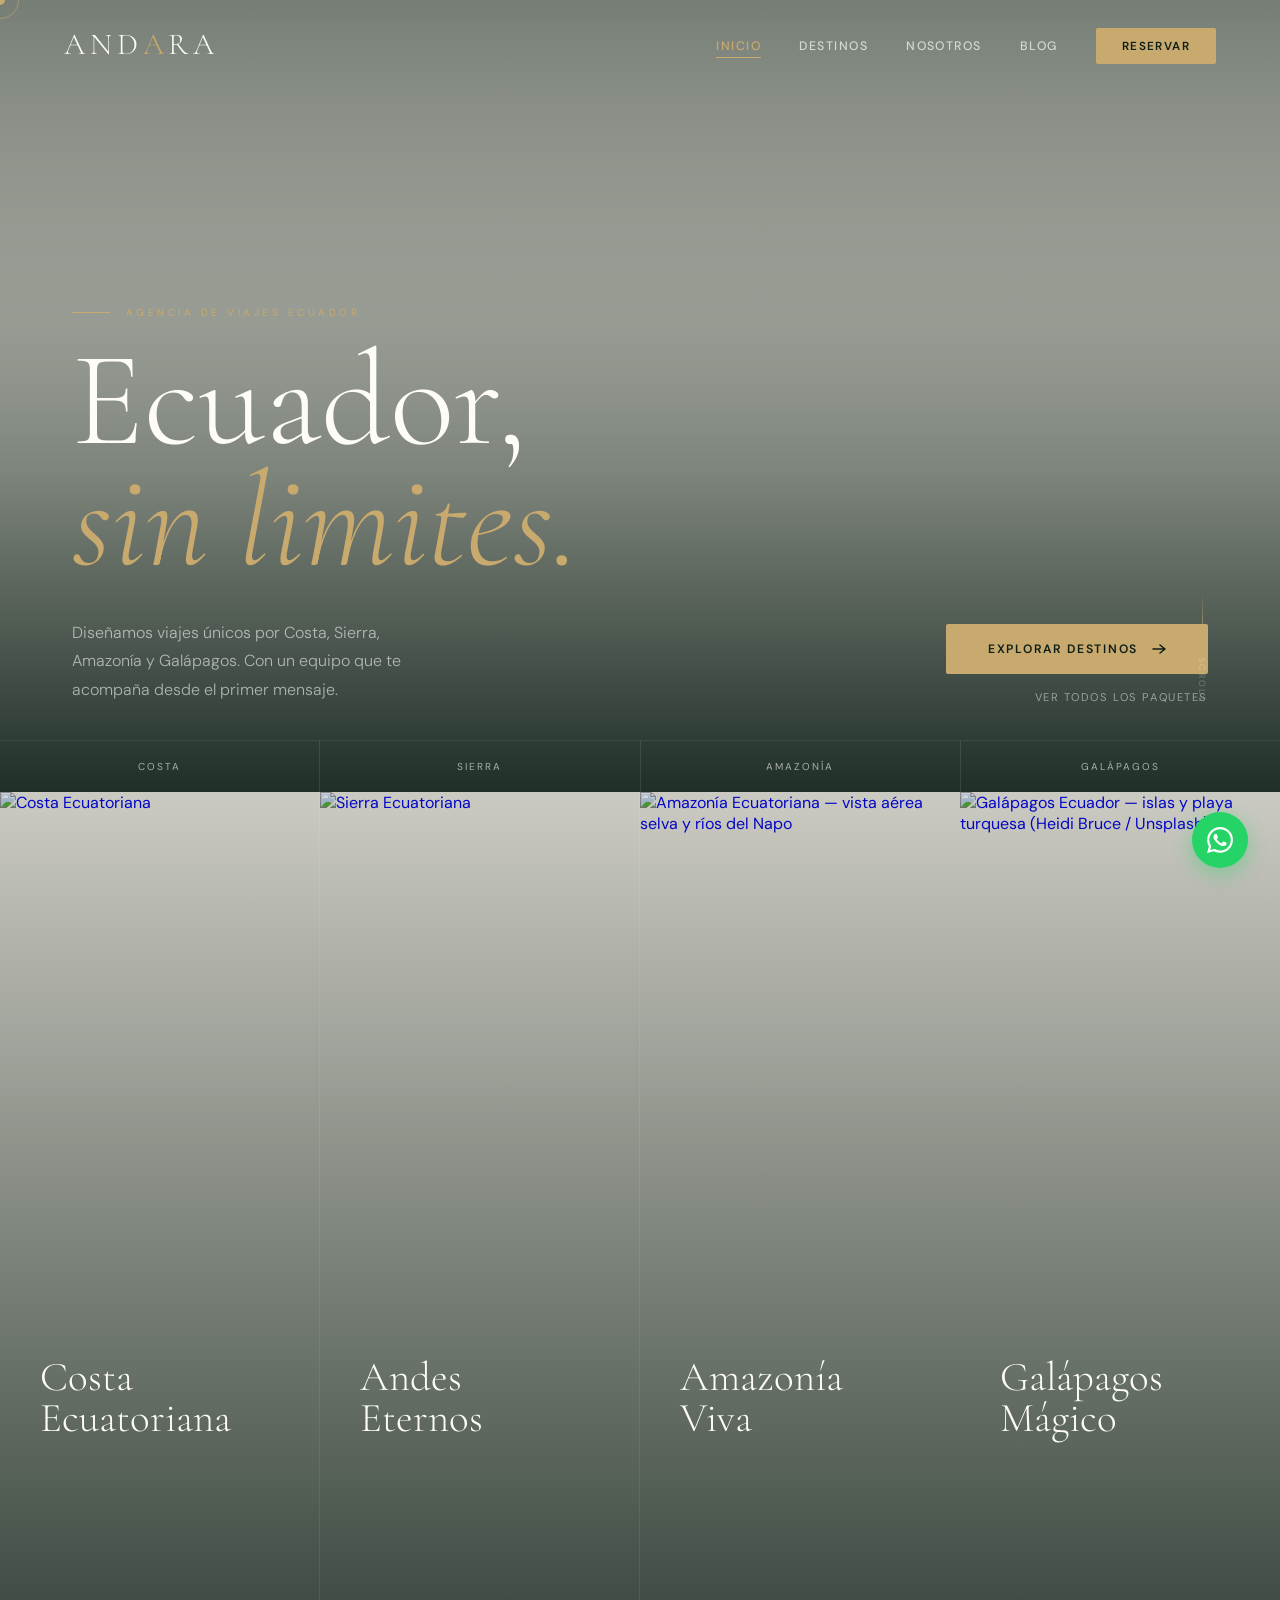
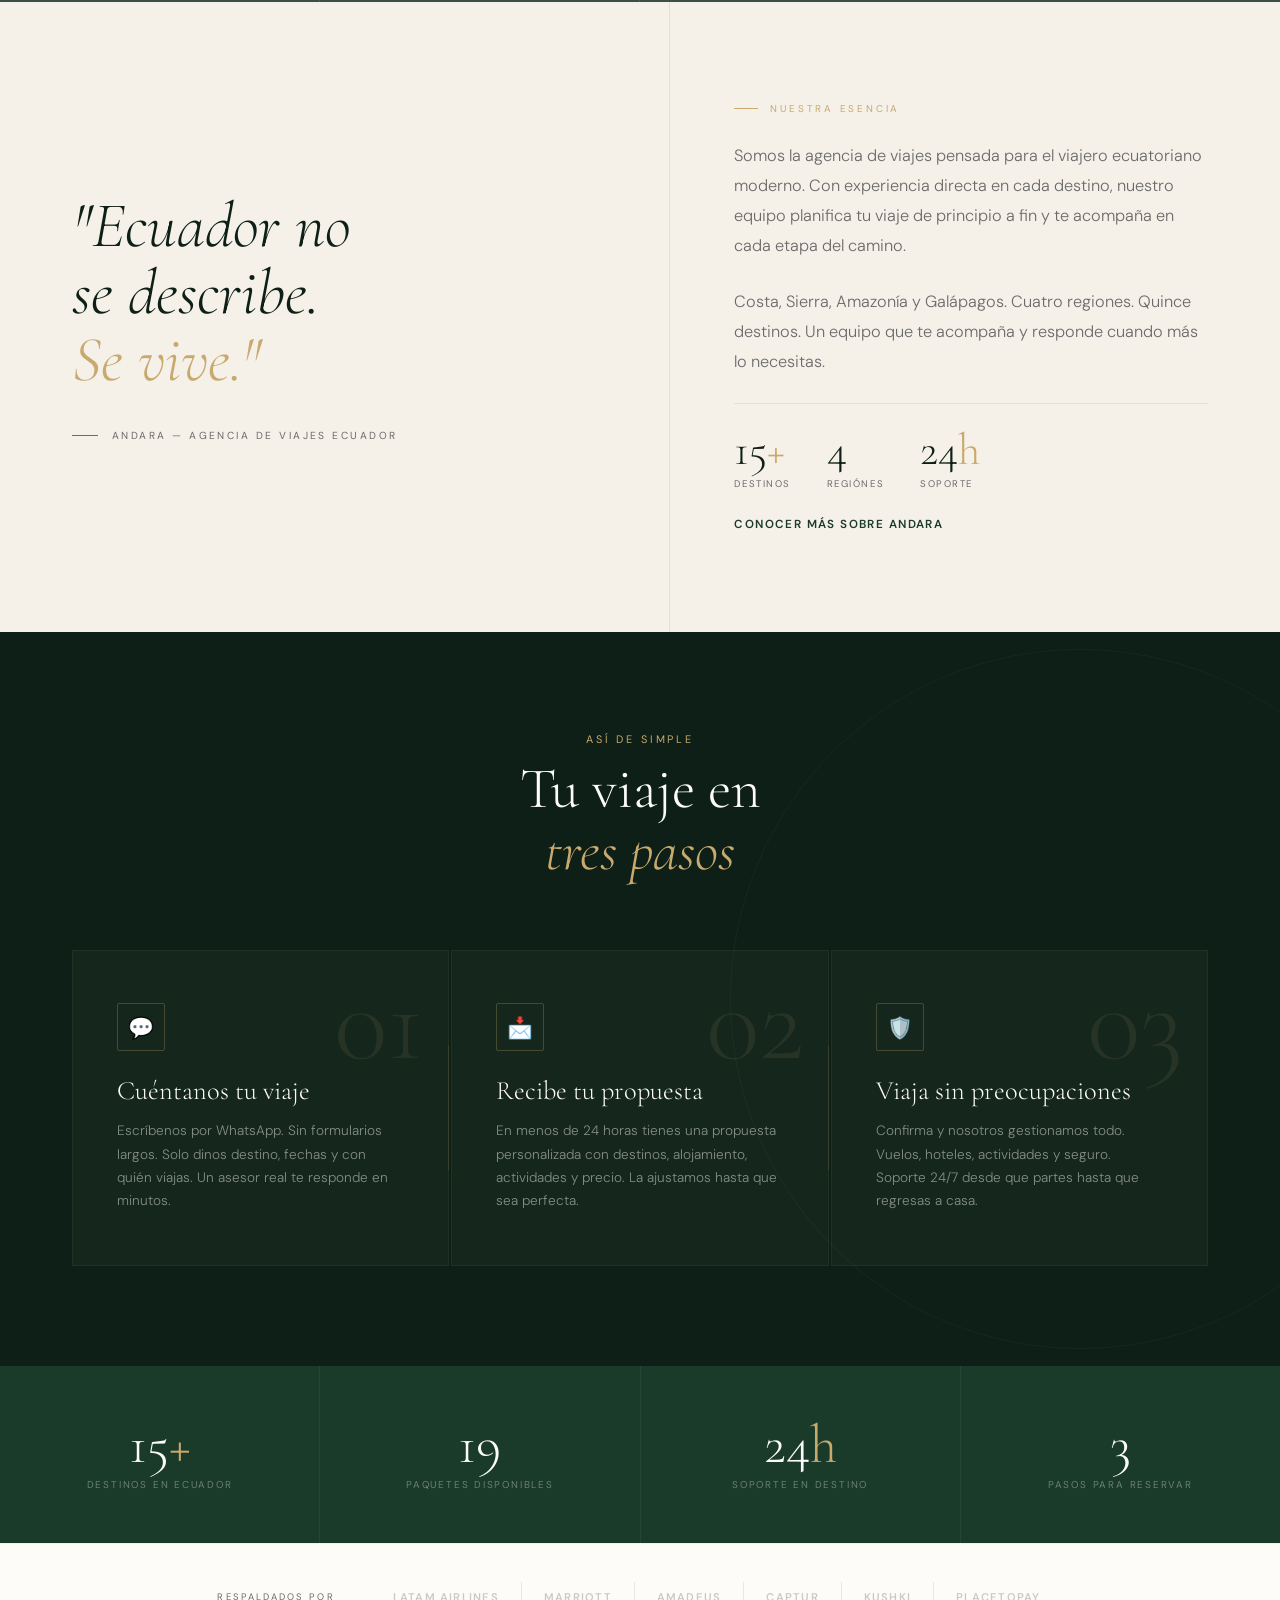
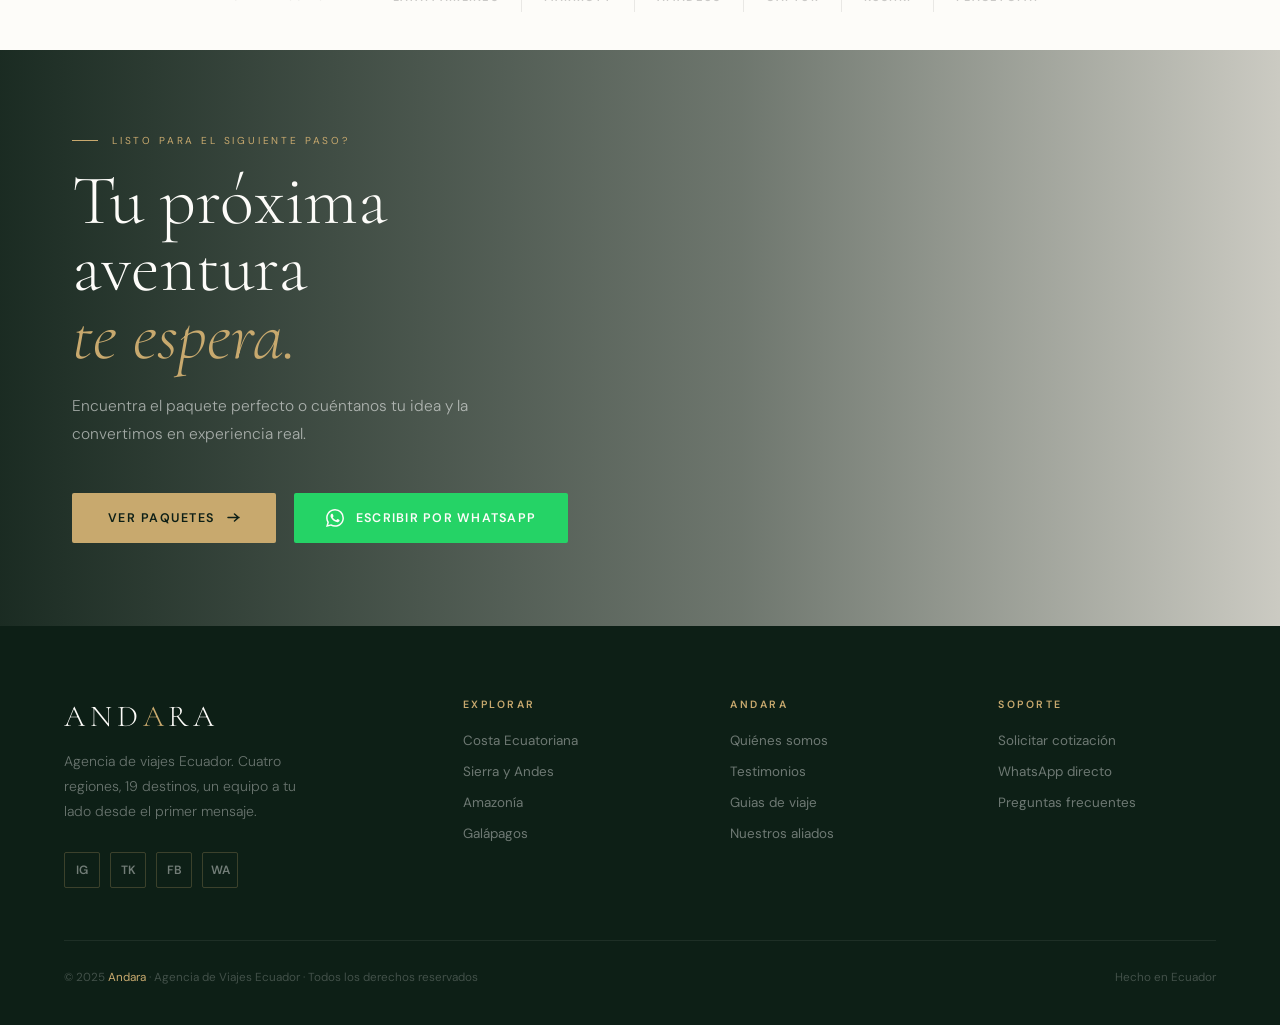
==== commit 50b429d0: "Add files via upload V1" ====
--- a/index.html
+++ b/index.html
@@ -34,7 +34,7 @@
     @keyframes aUp{from{opacity:0;transform:translateY(20px)}to{opacity:1;transform:translateY(0)}}
 
     /* REGIONES — reemplazar imágenes con fotos específicas de Ecuador:
-       Costa: "Esmeraldas beach Ecuador" / Sierra: "Quilotoa Ecuador" / Amazonia: "Napo river Ecuador" */
+       Costa: "Esmeraldas beach Ecuador" / Sierra: "Quilotoa Ecuador" / Amazonía: "Napo river Ecuador" */
     .regions{display:grid;grid-template-columns:repeat(4,1fr);height:90vh;min-height:560px}
     .reg{position:relative;overflow:hidden;text-decoration:none;display:block}
     .reg-img{position:absolute;inset:0;transition:transform .85s var(--ease)}
@@ -143,11 +143,19 @@
       .fcta-bg::after{background:rgba(13,31,22,.8)}
     }
   </style>
+<!-- Google tag (gtag.js) -->
+<script async src="https://www.googletagmanager.com/gtag/js?id=G-T6GSN4Z406"></script>
+<script>
+  window.dataLayer = window.dataLayer || [];
+  function gtag(){dataLayer.push(arguments);}
+  gtag('js', new Date());
+  gtag('config', 'G-T6GSN4Z406');
+</script>
 </head>
 <body data-page="inicio">
   <div class="cursor" id="cur"></div>
   <div class="cursor-ring" id="curRing"></div>
-  <a class="wa-float" href="https://wa.me/593XXXXXXXXX?text=Hola%20Andara%2C%20quiero%20planificar%20mi%20viaje" target="_blank" rel="noopener" aria-label="WhatsApp">
+  <a class="wa-float" href="https://wa.me/593960943582?text=Hola%20Andara%2C%20quiero%20planificar%20mi%20viaje" target="_blank" rel="noopener" aria-label="WhatsApp">
     <svg viewBox="0 0 24 24"><path d="M17.472 14.382c-.297-.149-1.758-.867-2.03-.967-.273-.099-.471-.148-.67.15-.197.297-.767.966-.94 1.164-.173.199-.347.223-.644.075-.297-.15-1.255-.463-2.39-1.475-.883-.788-1.48-1.761-1.653-2.059-.173-.297-.018-.458.13-.606.134-.133.298-.347.446-.52.149-.174.198-.298.298-.497.099-.198.05-.371-.025-.52-.075-.149-.669-1.612-.916-2.207-.242-.579-.487-.5-.669-.51-.173-.008-.371-.01-.57-.01-.198 0-.52.074-.792.372-.272.297-1.04 1.016-1.04 2.479 0 1.462 1.065 2.875 1.213 3.074.149.198 2.096 3.2 5.077 4.487.709.306 1.262.489 1.694.625.712.227 1.36.195 1.871.118.571-.085 1.758-.719 2.006-1.413.248-.694.248-1.289.173-1.413-.074-.124-.272-.198-.57-.347m-5.421 7.403h-.004a9.87 9.87 0 01-5.031-1.378l-.361-.214-3.741.982.998-3.648-.235-.374a9.86 9.86 0 01-1.51-5.26c.001-5.45 4.436-9.884 9.888-9.884 2.64 0 5.122 1.03 6.988 2.898a9.825 9.825 0 012.893 6.994c-.003 5.45-4.437 9.884-9.885 9.884m8.413-18.297A11.815 11.815 0 0012.05 0C5.495 0 .16 5.335.157 11.892c0 2.096.547 4.142 1.588 5.945L.057 24l6.305-1.654a11.882 11.882 0 005.683 1.448h.005c6.554 0 11.89-5.335 11.893-11.893a11.821 11.821 0 00-3.48-8.413z"/></svg>
   </a>
   <nav class="site-nav" id="nav">
@@ -197,9 +205,9 @@
       <div class="reg-img"><img src="https://images.unsplash.com/photo-1507525428034-b723cf961d3e?auto=format&fit=crop&w=800&q=85" alt="Costa Ecuatoriana" loading="lazy"></div>
       <div class="reg-overlay"></div><div class="reg-divider"></div>
       <div class="reg-body">
-        <div class="reg-tag">Region 01 . 5 destinos</div>
+        <div class="reg-tag">Región 01 . 5 destinos</div>
         <div class="reg-name">Costa<br>Ecuatoriana</div>
-        <p class="reg-sub">Esmeraldas, Canoa, Puerto Lopez, Montanita y Salinas. Surf, ballenas jorobadas y gastronomia marina.</p>
+        <p class="reg-sub">Esmeraldas, Canoa, Puerto Lopez, Montañita y Salinas. Surf, ballenas jorobadas y gastronomía marina.</p>
         <div class="reg-cta">Explorar Costa</div>
       </div>
     </a>
@@ -207,9 +215,9 @@
       <div class="reg-img"><img src="https://images.unsplash.com/photo-1464822759023-fed622ff2c3b?auto=format&fit=crop&w=800&q=85" alt="Sierra Ecuatoriana" loading="lazy"></div>
       <div class="reg-overlay"></div><div class="reg-divider"></div>
       <div class="reg-body">
-        <div class="reg-tag">Region 02 . 5 destinos</div>
+        <div class="reg-tag">Región 02 . 5 destinos</div>
         <div class="reg-name">Andes<br>Eternos</div>
-        <p class="reg-sub">Quito colonial, Cotopaxi, Laguna Quilotoa, Banos y Cuenca. Volcanes, haciendas y cultura viva.</p>
+        <p class="reg-sub">Quito colonial, Cotopaxi, Laguna Quilotoa, Baños y Cuenca. Volcanes, haciendas y cultura viva.</p>
         <div class="reg-cta">Explorar Sierra</div>
       </div>
     </a>
@@ -217,10 +225,10 @@
       <div class="reg-img"><img src="https://images.unsplash.com/photo-1591081658714-f576fb7ea3ed?auto=format&fit=crop&w=800&q=85" alt="Amazonía Ecuatoriana — vista aérea selva y ríos del Napo" loading="lazy"></div>
       <div class="reg-overlay"></div>
       <div class="reg-body">
-        <div class="reg-tag">Region 03 . 5 destinos</div>
+        <div class="reg-tag">Región 03 . 5 destinos</div>
         <div class="reg-name">Amazonía<br>Viva</div>
-        <p class="reg-sub">Yasuni, Tena, Napo Wildlife Center, Limoncocha y Misahualli. El pulmon del mundo en estado puro.</p>
-        <div class="reg-cta">Explorar Amazonia</div>
+        <p class="reg-sub">Yasuní, Tena, Napo Wildlife Center, Limoncocha y Misahuallí. El pulmón del mundo en estado puro.</p>
+        <div class="reg-cta">Explorar Amazonía</div>
       </div>
     </a>
 
@@ -247,16 +255,16 @@
       <p class="ed-txt">Costa, Sierra, Amazonía y Galápagos. Cuatro regiones. Quince destinos. Un equipo que te acompaña y responde cuando más lo necesitas.</p>
       <div class="ed-stats">
         <div><div class="ed-stat-val">15<em>+</em></div><div class="ed-stat-lbl">Destinos</div></div>
-        <div><div class="ed-stat-val">4</div><div class="ed-stat-lbl">Regiones</div></div>
+        <div><div class="ed-stat-val">4</div><div class="ed-stat-lbl">Regiónes</div></div>
         <div><div class="ed-stat-val">24<em>h</em></div><div class="ed-stat-lbl">Soporte</div></div>
       </div>
-      <a class="ed-link" href="nosotros.html">Conocer mas sobre Andara</a>
+      <a class="ed-link" href="nosotros.html">Conocer más sobre Andara</a>
     </div>
   </div>
 
   <section class="steps">
     <div class="steps-hd reveal">
-      <div class="section-label" style="justify-content:center">Asi de simple</div>
+      <div class="section-label" style="justify-content:center">Así de simple</div>
       <h2 class="section-title light" style="text-align:center;margin-top:10px">Tu viaje en<br><em>tres pasos</em></h2>
     </div>
     <div class="steps-grid">
@@ -286,11 +294,11 @@
     <div class="fcta-bg"></div>
     <div class="fcta-body reveal">
       <div class="fcta-lbl">Listo para el siguiente paso?</div>
-      <h2 class="fcta-title">Tu proxima<br>aventura<br><em>te espera.</em></h2>
-      <p class="fcta-sub">Encuentra el paquete perfecto o cuentanos tu idea y la convertimos en experiencia real.</p>
+      <h2 class="fcta-title">Tu próxima<br>aventura<br><em>te espera.</em></h2>
+      <p class="fcta-sub">Encuentra el paquete perfecto o cuéntanos tu idea y la convertimos en experiencia real.</p>
       <div class="fcta-btns">
         <a class="btn-primary" href="paquetes.html">Ver paquetes <svg width="13" height="9" viewBox="0 0 13 9" fill="none"><path d="M1 4.5h11M7.5 1l4 3.5-4 3.5" stroke="currentColor" stroke-width="1.5" stroke-linecap="round" stroke-linejoin="round"/></svg></a>
-        <a class="btn-wa" href="https://wa.me/593XXXXXXXXX" target="_blank" rel="noopener">
+        <a class="btn-wa" href="https://wa.me/593960943582" target="_blank" rel="noopener">
           <svg width="18" height="18" viewBox="0 0 24 24" fill="currentColor"><path d="M17.472 14.382c-.297-.149-1.758-.867-2.03-.967-.273-.099-.471-.148-.67.15-.197.297-.767.966-.94 1.164-.173.199-.347.223-.644.075-.297-.15-1.255-.463-2.39-1.475-.883-.788-1.48-1.761-1.653-2.059-.173-.297-.018-.458.13-.606.134-.133.298-.347.446-.52.149-.174.198-.298.298-.497.099-.198.05-.371-.025-.52-.075-.149-.669-1.612-.916-2.207-.242-.579-.487-.5-.669-.51-.173-.008-.371-.01-.57-.01-.198 0-.52.074-.792.372-.272.297-1.04 1.016-1.04 2.479 0 1.462 1.065 2.875 1.213 3.074.149.198 2.096 3.2 5.077 4.487.709.306 1.262.489 1.694.625.712.227 1.36.195 1.871.118.571-.085 1.758-.719 2.006-1.413.248-.694.248-1.289.173-1.413-.074-.124-.272-.198-.57-.347m-5.421 7.403h-.004a9.87 9.87 0 01-5.031-1.378l-.361-.214-3.741.982.998-3.648-.235-.374a9.86 9.86 0 01-1.51-5.26c.001-5.45 4.436-9.884 9.888-9.884 2.64 0 5.122 1.03 6.988 2.898a9.825 9.825 0 012.893 6.994c-.003 5.45-4.437 9.884-9.885 9.884m8.413-18.297A11.815 11.815 0 0012.05 0C5.495 0 .16 5.335.157 11.892c0 2.096.547 4.142 1.588 5.945L.057 24l6.305-1.654a11.882 11.882 0 005.683 1.448h.005c6.554 0 11.89-5.335 11.893-11.893a11.821 11.821 0 00-3.48-8.413z"/></svg>
           Escribir por WhatsApp
         </a>
@@ -307,7 +315,7 @@
           <a class="social-link" href="#" aria-label="Instagram">IG</a>
           <a class="social-link" href="#" aria-label="TikTok">TK</a>
           <a class="social-link" href="#" aria-label="Facebook">FB</a>
-          <a class="social-link" href="https://wa.me/593XXXXXXXXX" aria-label="WhatsApp">WA</a>
+          <a class="social-link" href="https://wa.me/593960943582" aria-label="WhatsApp">WA</a>
         </div>
       </div>
       <div>
@@ -315,14 +323,14 @@
         <ul class="footer-links">
           <li><a href="destinos.html#costa">Costa Ecuatoriana</a></li>
           <li><a href="destinos.html#sierra">Sierra y Andes</a></li>
-          <li><a href="destinos.html#amazonia">Amazonia</a></li>
-          <li><a href="destinos.html#galapagos">Galapagos</a></li>
+          <li><a href="destinos.html#amazonia">Amazonía</a></li>
+          <li><a href="destinos.html#galapagos">Galápagos</a></li>
         </ul>
       </div>
       <div>
         <div class="footer-col-title">Andara</div>
         <ul class="footer-links">
-          <li><a href="nosotros.html">Quienes somos</a></li>
+          <li><a href="nosotros.html">Quiénes somos</a></li>
           <li><a href="testimonios.html">Testimonios</a></li>
           <li><a href="blog.html">Guias de viaje</a></li>
           <li><a href="nosotros.html">Nuestros aliados</a></li>
@@ -331,8 +339,8 @@
       <div>
         <div class="footer-col-title">Soporte</div>
         <ul class="footer-links">
-          <li><a href="contacto.html">Solicitar cotizacion</a></li>
-          <li><a href="https://wa.me/593XXXXXXXXX">WhatsApp directo</a></li>
+          <li><a href="contacto.html">Solicitar cotización</a></li>
+          <li><a href="https://wa.me/593960943582">WhatsApp directo</a></li>
           <li><a href="contacto.html">Preguntas frecuentes</a></li>
         </ul>
       </div>
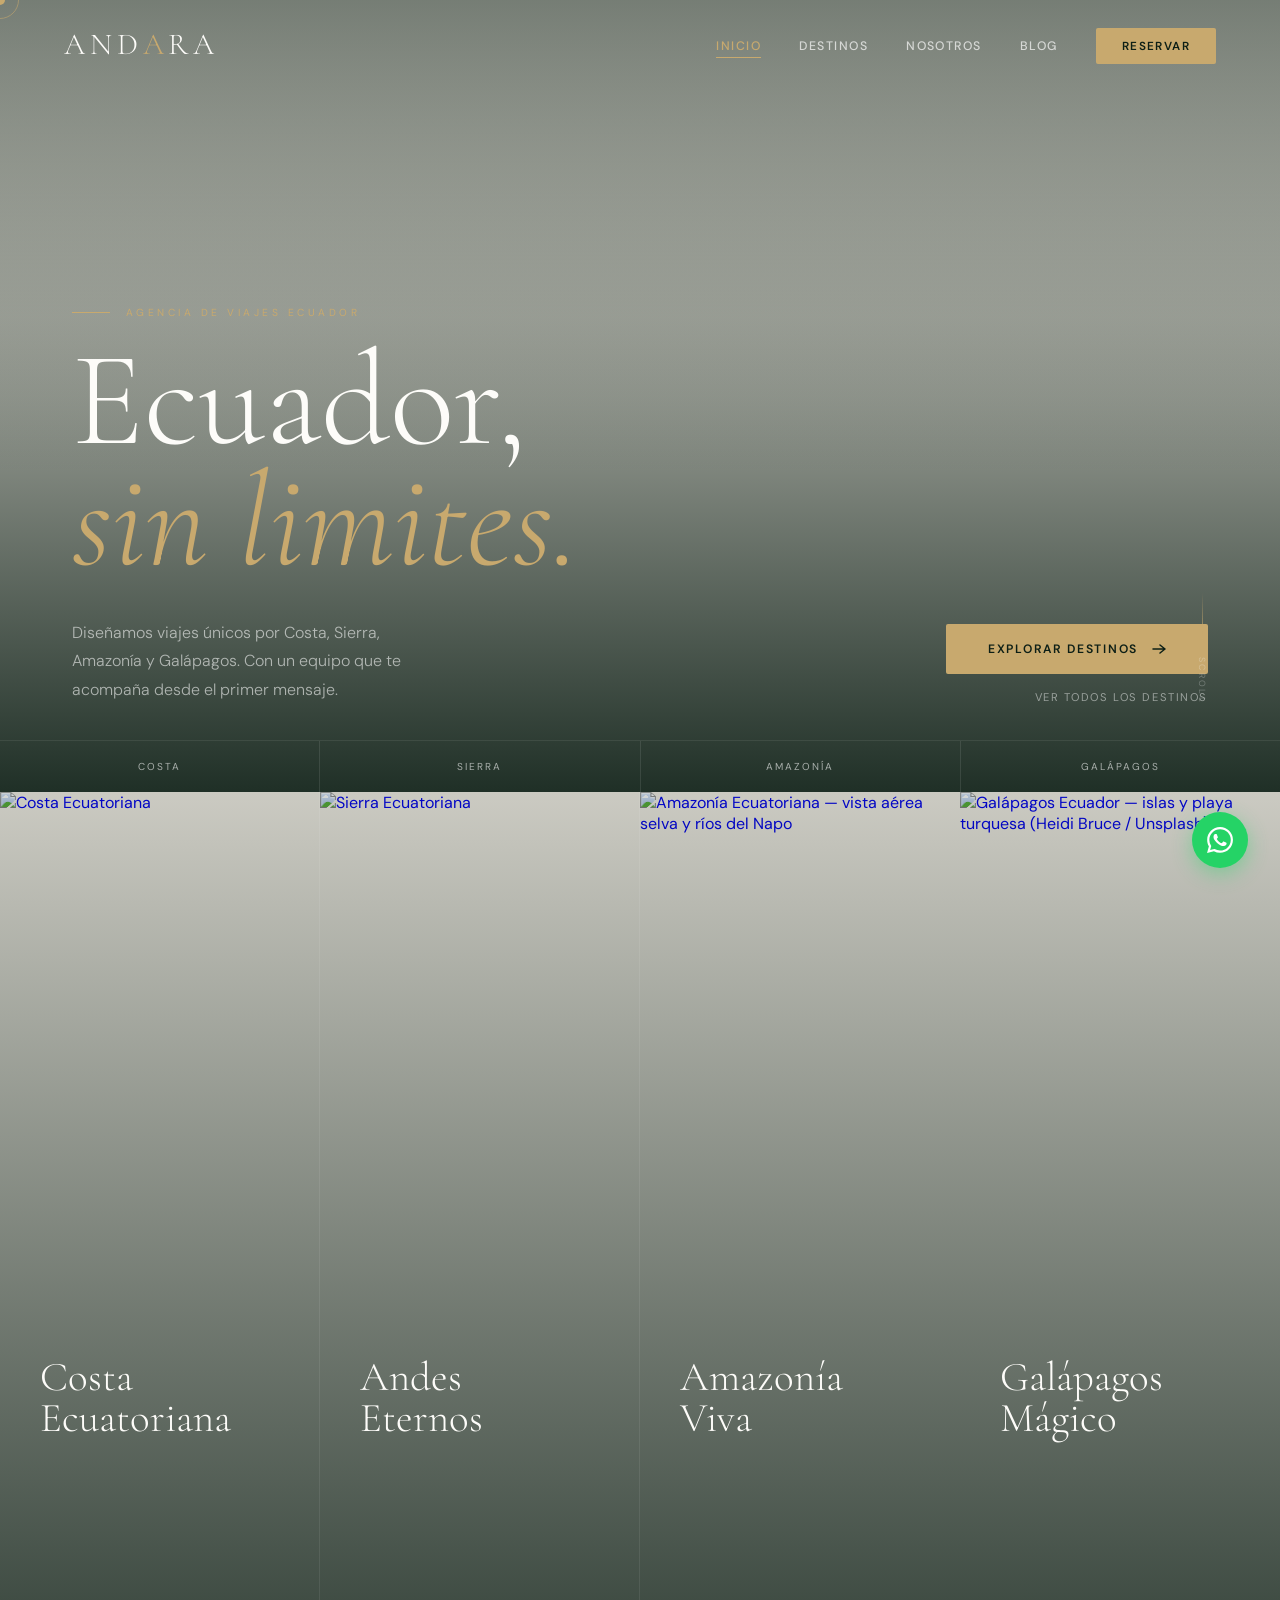
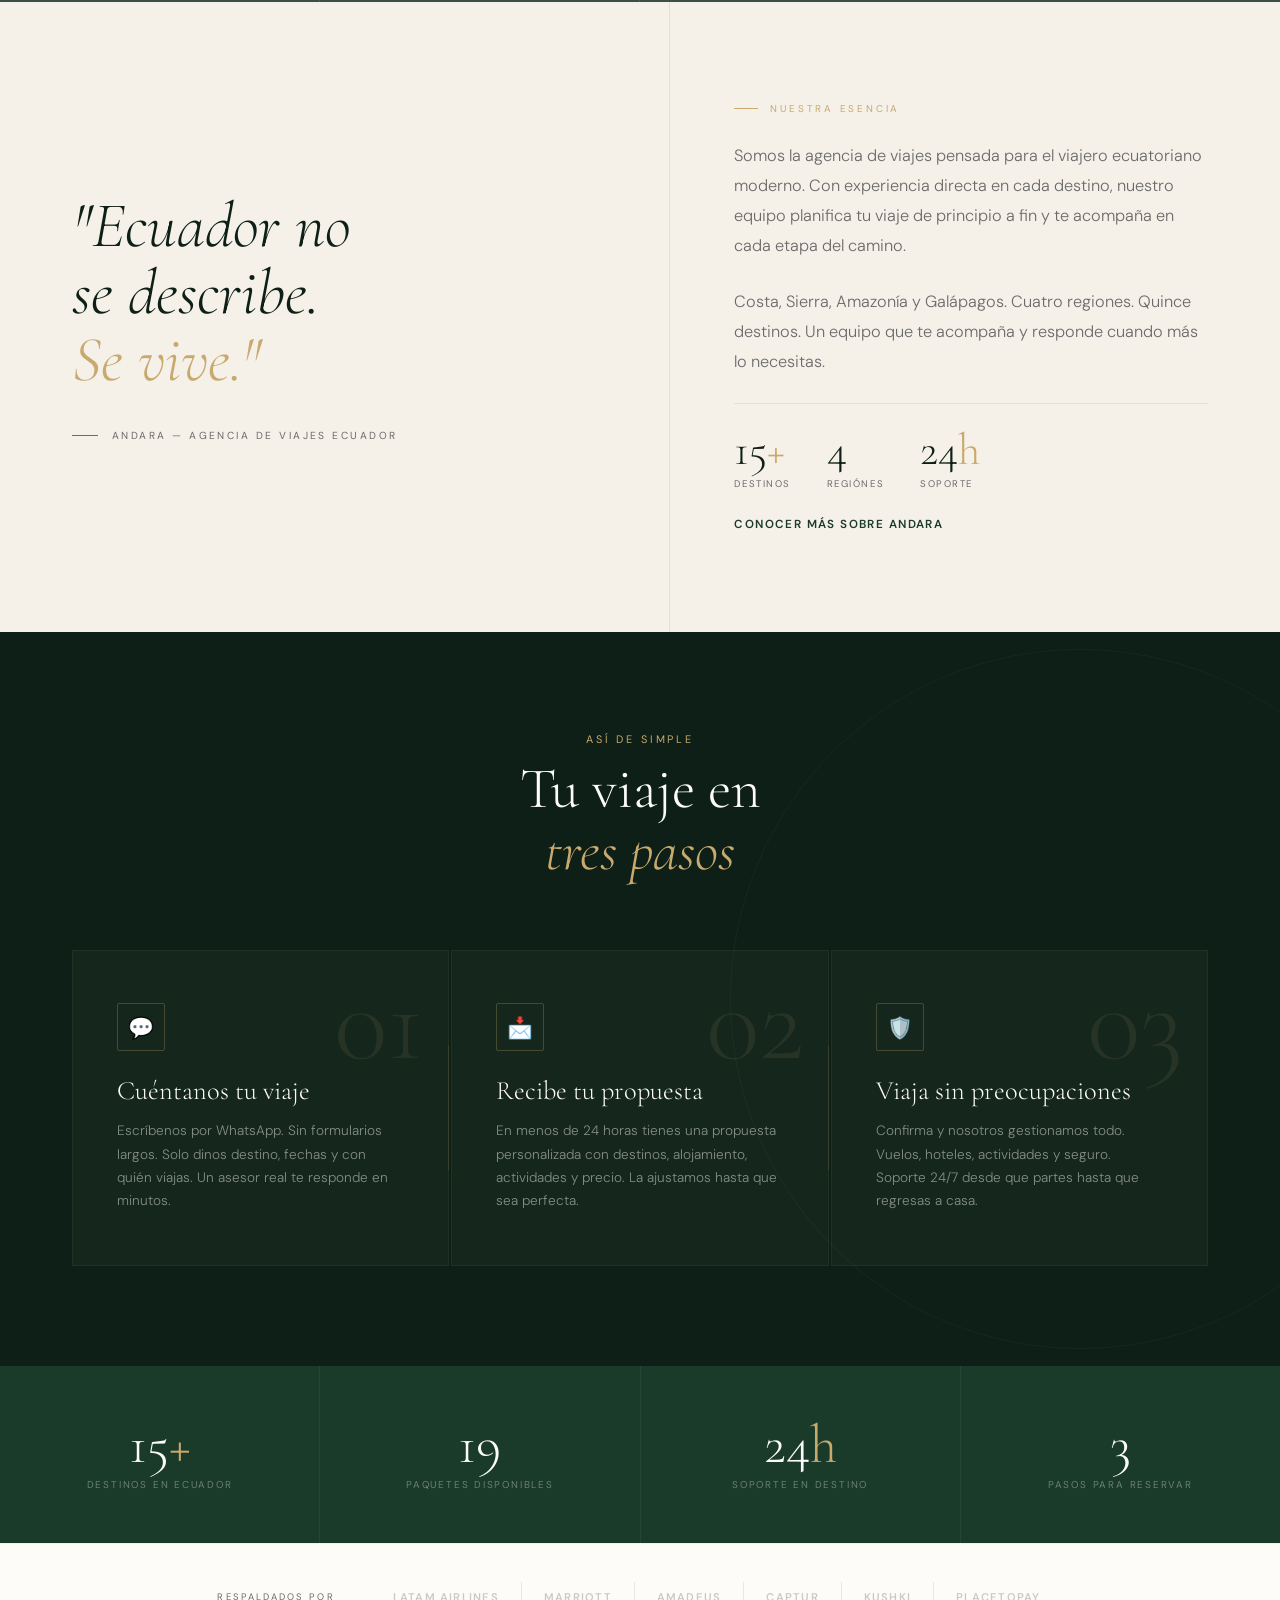
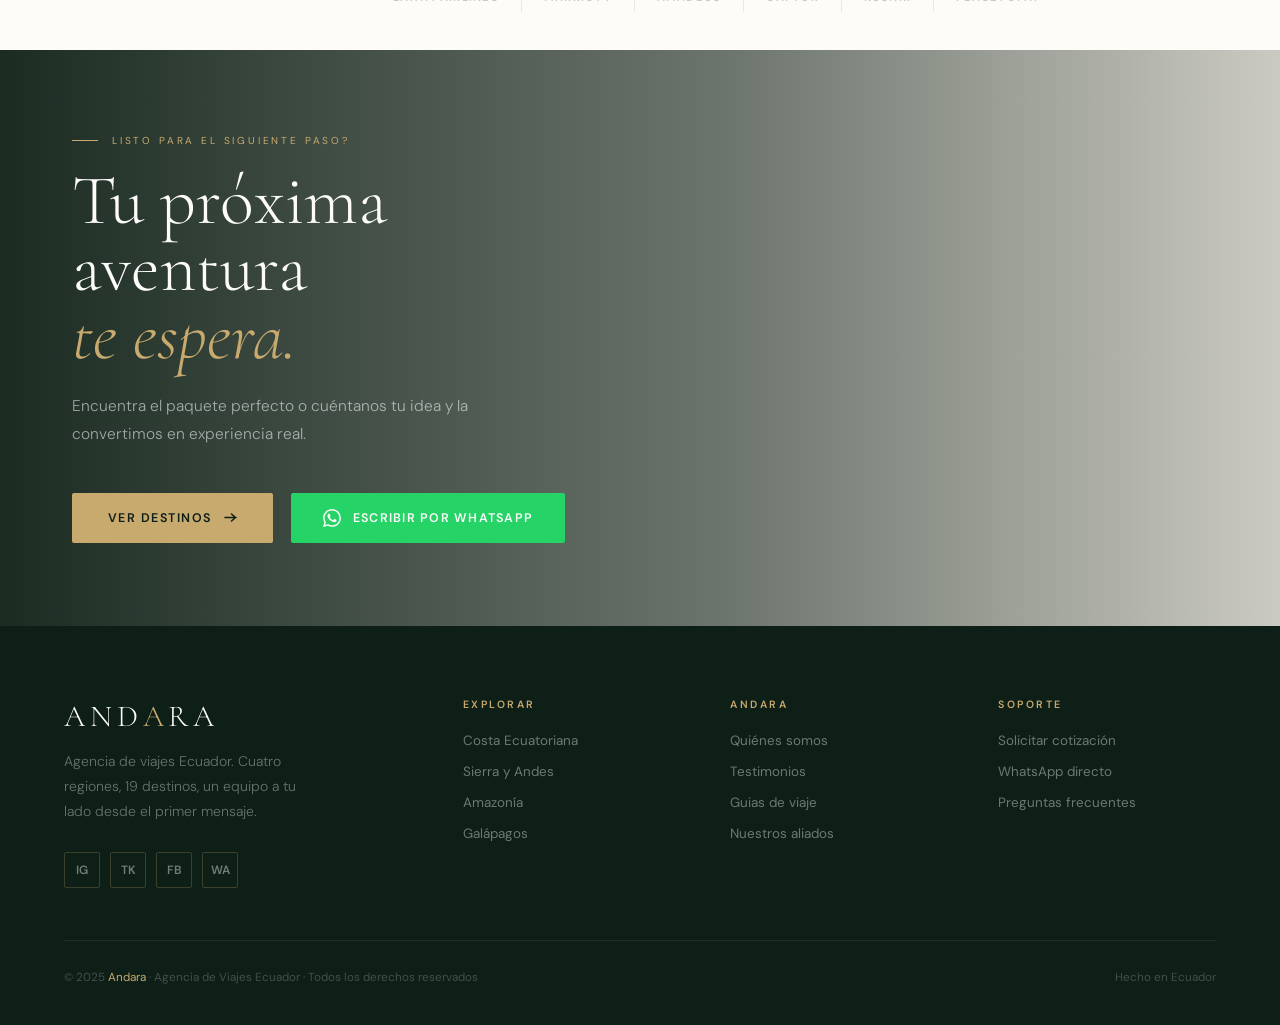
==== commit d448b82c: "Add files via upload V3" ====
--- a/index.html
+++ b/index.html
@@ -187,7 +187,7 @@
         <p class="hero-desc">Diseñamos viajes únicos por Costa, Sierra, Amazonía y Galápagos. Con un equipo que te acompaña desde el primer mensaje.</p>
         <div class="hero-ctas">
           <a class="hero-btn" href="destinos.html">Explorar destinos <svg width="14" height="10" viewBox="0 0 14 10" fill="none"><path d="M1 5h12M8 1l5 4-5 4" stroke="currentColor" stroke-width="1.5" stroke-linecap="round" stroke-linejoin="round"/></svg></a>
-          <a class="hero-ghost" href="paquetes.html">Ver todos los paquetes</a>
+          <a class="hero-ghost" href="destinos.html">Ver todos los destinos</a>
         </div>
       </div>
     </div>
@@ -297,7 +297,7 @@
       <h2 class="fcta-title">Tu próxima<br>aventura<br><em>te espera.</em></h2>
       <p class="fcta-sub">Encuentra el paquete perfecto o cuéntanos tu idea y la convertimos en experiencia real.</p>
       <div class="fcta-btns">
-        <a class="btn-primary" href="paquetes.html">Ver paquetes <svg width="13" height="9" viewBox="0 0 13 9" fill="none"><path d="M1 4.5h11M7.5 1l4 3.5-4 3.5" stroke="currentColor" stroke-width="1.5" stroke-linecap="round" stroke-linejoin="round"/></svg></a>
+        <a class="btn-primary" href="destinos.html">Ver destinos <svg width="13" height="9" viewBox="0 0 13 9" fill="none"><path d="M1 4.5h11M7.5 1l4 3.5-4 3.5" stroke="currentColor" stroke-width="1.5" stroke-linecap="round" stroke-linejoin="round"/></svg></a>
         <a class="btn-wa" href="https://wa.me/593960943582" target="_blank" rel="noopener">
           <svg width="18" height="18" viewBox="0 0 24 24" fill="currentColor"><path d="M17.472 14.382c-.297-.149-1.758-.867-2.03-.967-.273-.099-.471-.148-.67.15-.197.297-.767.966-.94 1.164-.173.199-.347.223-.644.075-.297-.15-1.255-.463-2.39-1.475-.883-.788-1.48-1.761-1.653-2.059-.173-.297-.018-.458.13-.606.134-.133.298-.347.446-.52.149-.174.198-.298.298-.497.099-.198.05-.371-.025-.52-.075-.149-.669-1.612-.916-2.207-.242-.579-.487-.5-.669-.51-.173-.008-.371-.01-.57-.01-.198 0-.52.074-.792.372-.272.297-1.04 1.016-1.04 2.479 0 1.462 1.065 2.875 1.213 3.074.149.198 2.096 3.2 5.077 4.487.709.306 1.262.489 1.694.625.712.227 1.36.195 1.871.118.571-.085 1.758-.719 2.006-1.413.248-.694.248-1.289.173-1.413-.074-.124-.272-.198-.57-.347m-5.421 7.403h-.004a9.87 9.87 0 01-5.031-1.378l-.361-.214-3.741.982.998-3.648-.235-.374a9.86 9.86 0 01-1.51-5.26c.001-5.45 4.436-9.884 9.888-9.884 2.64 0 5.122 1.03 6.988 2.898a9.825 9.825 0 012.893 6.994c-.003 5.45-4.437 9.884-9.885 9.884m8.413-18.297A11.815 11.815 0 0012.05 0C5.495 0 .16 5.335.157 11.892c0 2.096.547 4.142 1.588 5.945L.057 24l6.305-1.654a11.882 11.882 0 005.683 1.448h.005c6.554 0 11.89-5.335 11.893-11.893a11.821 11.821 0 00-3.48-8.413z"/></svg>
           Escribir por WhatsApp
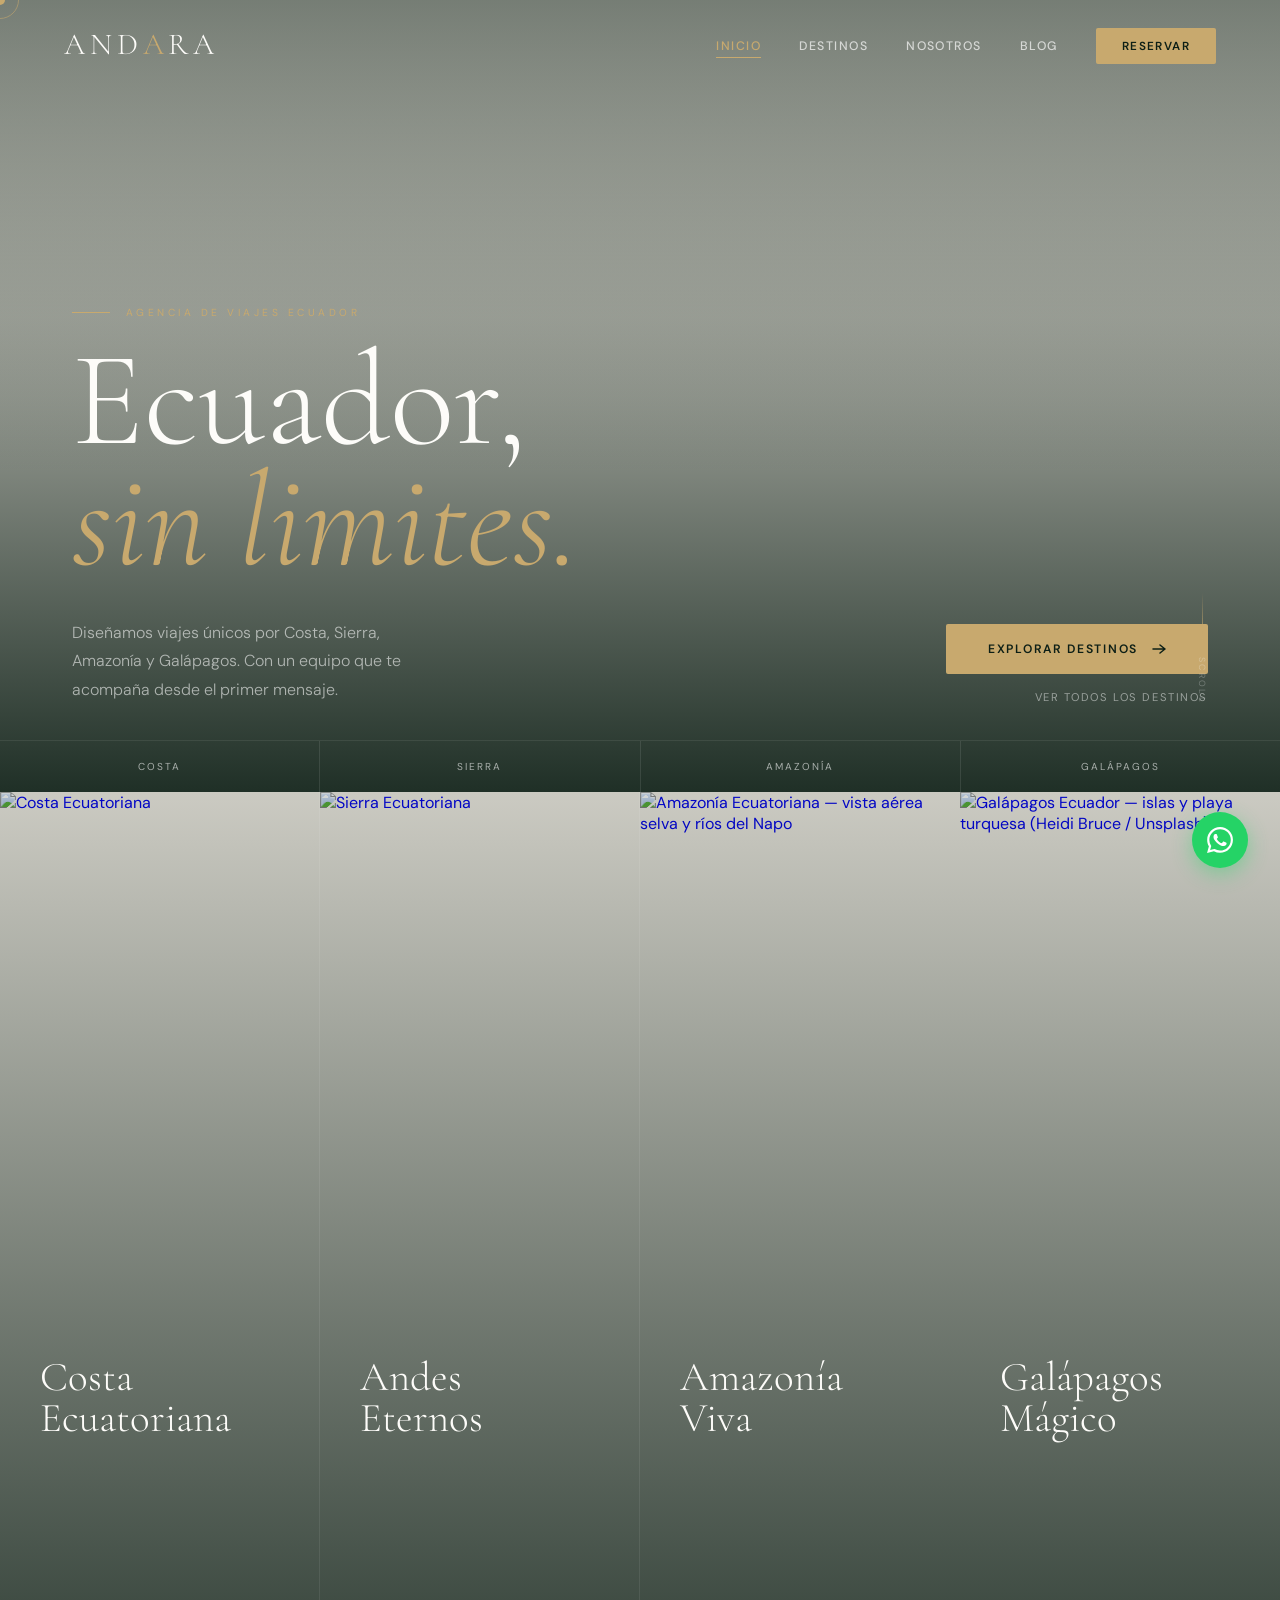
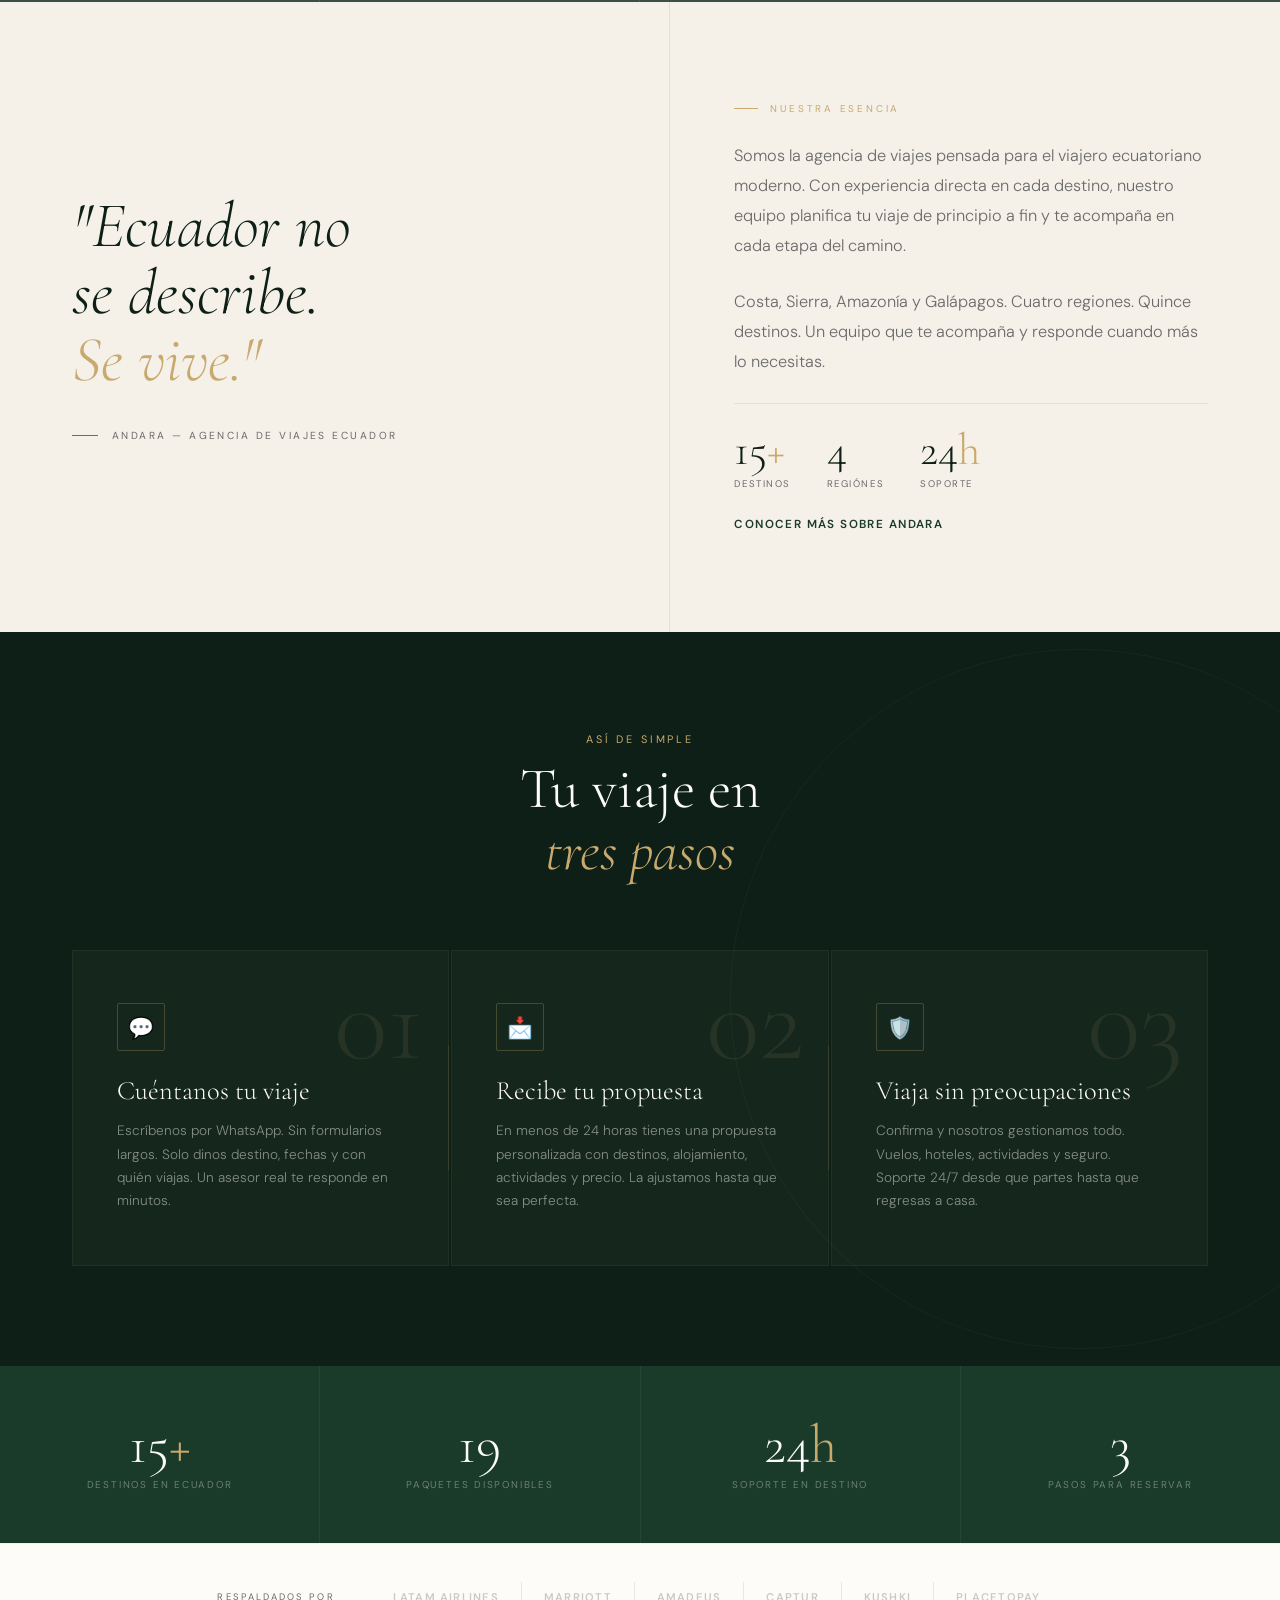
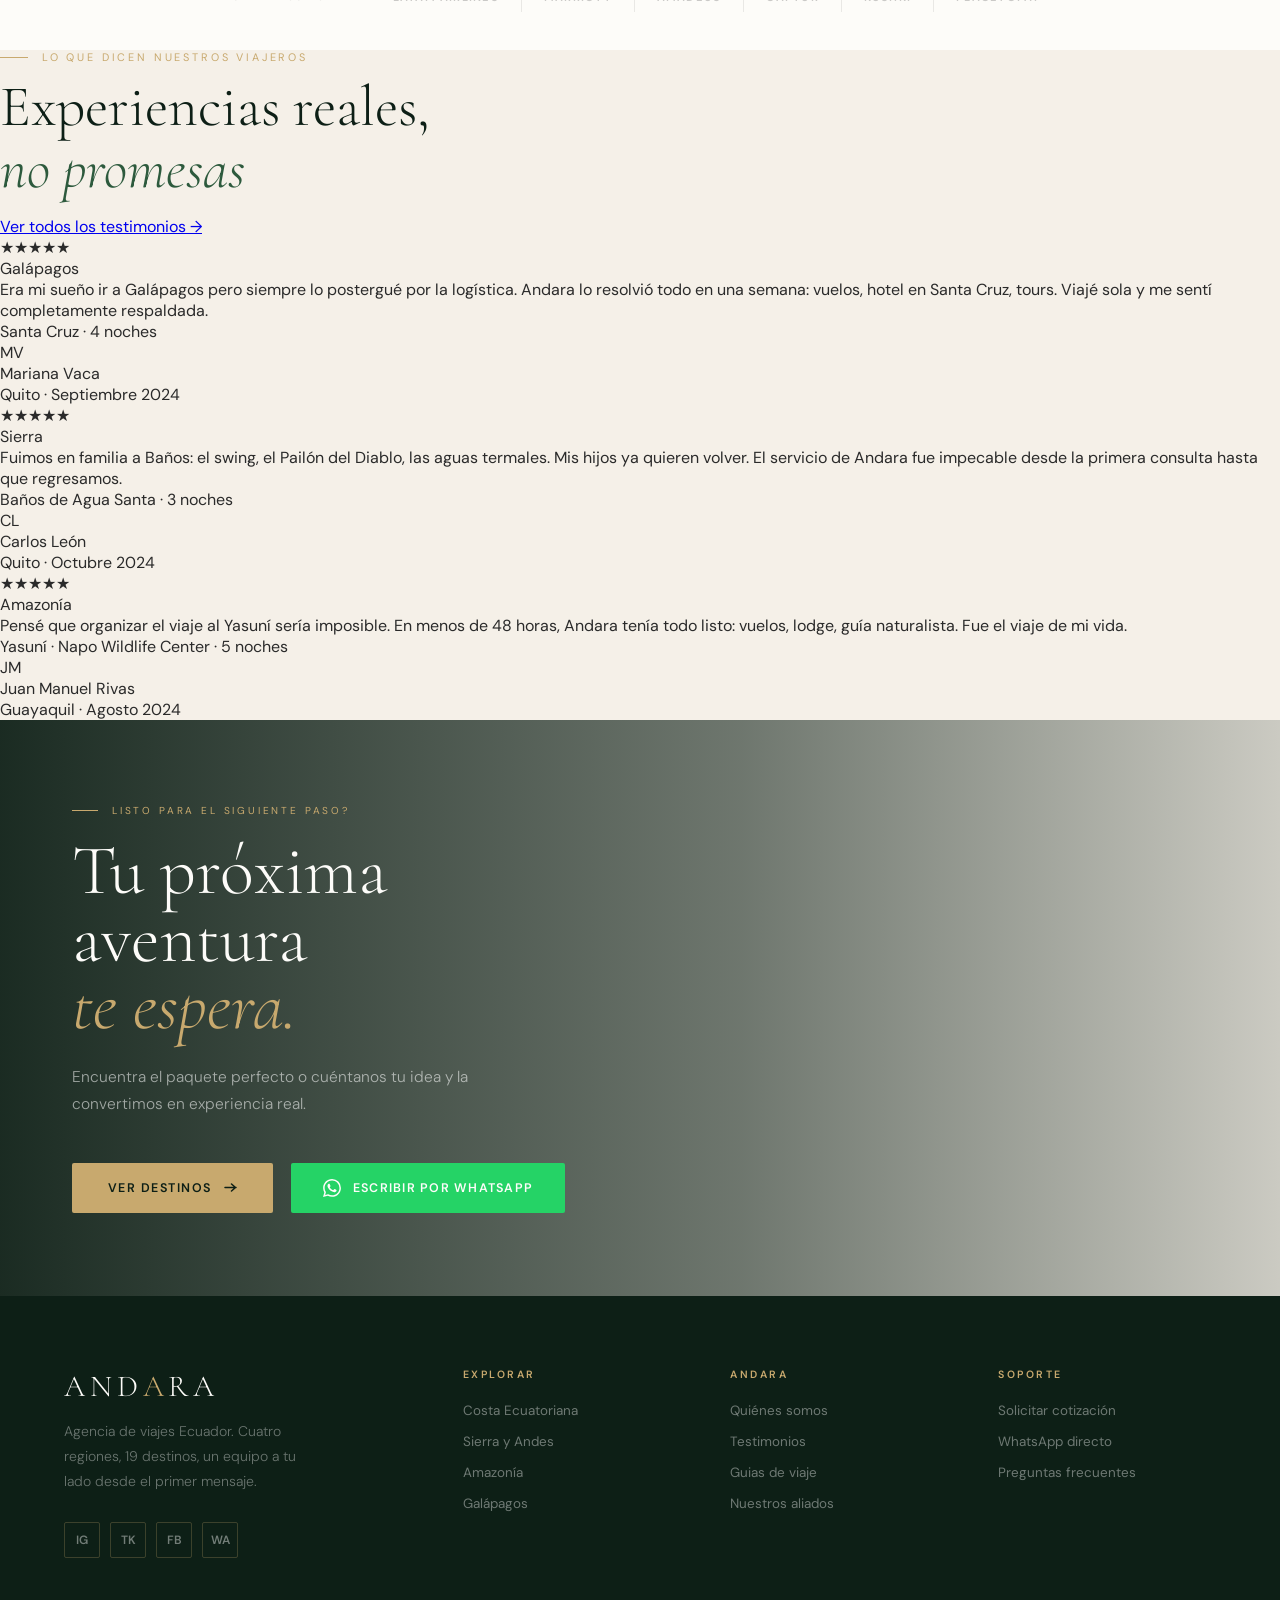
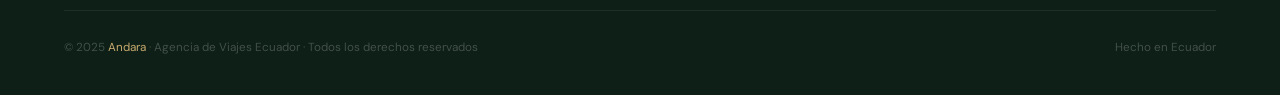
==== commit 68dc3d4b: "Add files via upload" ====
--- a/index.html
+++ b/index.html
@@ -151,11 +151,51 @@
   gtag('js', new Date());
   gtag('config', 'G-T6GSN4Z406');
 </script>
+
+<style id="mobile-opt">
+/* ── index.html mobile ≤640px ── */
+@media (max-width:640px){
+  .hero{padding:0 22px}
+  .hero-title{font-size:clamp(2.6rem,10vw,3.4rem);line-height:1}
+  .hero-sub{font-size:.88rem;margin-bottom:28px}
+  .hero-btns{flex-direction:column;gap:12px;align-items:stretch}
+  .hero-btns a{text-align:center;justify-content:center;min-height:48px;display:flex;align-items:center}
+  .hero-scroll{display:none}
+  /* Regiones */
+  .regions-grid{grid-template-columns:1fr;gap:3px}
+  .region-panel{aspect-ratio:16/9;min-height:auto}
+  /* Pasos */
+  .steps{padding:64px 22px}
+  .steps-grid{grid-template-columns:1fr;gap:20px}
+  .step-card{flex-direction:row;gap:20px;text-align:left;padding:24px 22px}
+  .step-num{font-size:2.4rem;flex-shrink:0}
+  /* Trust band */
+  .trust-band{flex-direction:column;padding:40px 22px;gap:0}
+  .tb-item{flex-direction:row;align-items:center;gap:18px;padding:18px 0;border-right:none;border-bottom:1px solid rgba(255,255,255,.08);text-align:left;flex:none;width:100%}
+  .tb-item:last-child{border-bottom:none}
+  .tb-num{font-size:2rem;min-width:70px}
+  /* Aliados */
+  .aliados-strip{padding:28px 22px}
+  .aliados-inner{gap:20px}
+  /* Editorial */
+  .editorial-section{padding:72px 22px}
+  /* Final CTA */
+  .final-cta{padding:0 22px}
+  .fcta-title{font-size:clamp(2.8rem,10vw,3.8rem)}
+  .fcta-btns{flex-direction:column;gap:12px}
+  .fcta-btns a{justify-content:center;min-height:48px}
+}
+@media (max-width:480px){
+  .hero-title{font-size:2.4rem}
+  .tb-num{font-size:1.8rem}
+}
+</style>
+
 </head>
 <body data-page="inicio">
   <div class="cursor" id="cur"></div>
   <div class="cursor-ring" id="curRing"></div>
-  <a class="wa-float" href="https://wa.me/593960943582?text=Hola%20Andara%2C%20quiero%20planificar%20mi%20viaje" target="_blank" rel="noopener" aria-label="WhatsApp">
+  <a class="wa-float" href="https://wa.me/593960943582 onclick="gtag('event','whatsapp_click',{button_location:'flotante',pagina:'index'})"?text=Hola%20Andara%2C%20quiero%20planificar%20mi%20viaje" target="_blank" rel="noopener" aria-label="WhatsApp">
     <svg viewBox="0 0 24 24"><path d="M17.472 14.382c-.297-.149-1.758-.867-2.03-.967-.273-.099-.471-.148-.67.15-.197.297-.767.966-.94 1.164-.173.199-.347.223-.644.075-.297-.15-1.255-.463-2.39-1.475-.883-.788-1.48-1.761-1.653-2.059-.173-.297-.018-.458.13-.606.134-.133.298-.347.446-.52.149-.174.198-.298.298-.497.099-.198.05-.371-.025-.52-.075-.149-.669-1.612-.916-2.207-.242-.579-.487-.5-.669-.51-.173-.008-.371-.01-.57-.01-.198 0-.52.074-.792.372-.272.297-1.04 1.016-1.04 2.479 0 1.462 1.065 2.875 1.213 3.074.149.198 2.096 3.2 5.077 4.487.709.306 1.262.489 1.694.625.712.227 1.36.195 1.871.118.571-.085 1.758-.719 2.006-1.413.248-.694.248-1.289.173-1.413-.074-.124-.272-.198-.57-.347m-5.421 7.403h-.004a9.87 9.87 0 01-5.031-1.378l-.361-.214-3.741.982.998-3.648-.235-.374a9.86 9.86 0 01-1.51-5.26c.001-5.45 4.436-9.884 9.888-9.884 2.64 0 5.122 1.03 6.988 2.898a9.825 9.825 0 012.893 6.994c-.003 5.45-4.437 9.884-9.885 9.884m8.413-18.297A11.815 11.815 0 0012.05 0C5.495 0 .16 5.335.157 11.892c0 2.096.547 4.142 1.588 5.945L.057 24l6.305-1.654a11.882 11.882 0 005.683 1.448h.005c6.554 0 11.89-5.335 11.893-11.893a11.821 11.821 0 00-3.48-8.413z"/></svg>
   </a>
   <nav class="site-nav" id="nav">
@@ -165,7 +205,7 @@
       <li><a href="destinos.html" data-nav="destinos">Destinos</a></li>
       <li><a href="nosotros.html" data-nav="nosotros">Nosotros</a></li>
       <li><a href="blog.html" data-nav="blog">Blog</a></li>
-      <li><a href="contacto.html" class="nav-reserve" data-nav="contacto">Reservar</a></li>
+      <li><a href="contacto.html" class="nav-reserve" data-nav="contacto" onclick="gtag('event','reservar_click',{location:'navegacion',pagina:'index'})">Reservar</a></li>
     </ul>
     <button class="hamburger" id="hbg" aria-label="Menu"><span></span><span></span><span></span></button>
   </nav>
@@ -187,7 +227,7 @@
         <p class="hero-desc">Diseñamos viajes únicos por Costa, Sierra, Amazonía y Galápagos. Con un equipo que te acompaña desde el primer mensaje.</p>
         <div class="hero-ctas">
           <a class="hero-btn" href="destinos.html">Explorar destinos <svg width="14" height="10" viewBox="0 0 14 10" fill="none"><path d="M1 5h12M8 1l5 4-5 4" stroke="currentColor" stroke-width="1.5" stroke-linecap="round" stroke-linejoin="round"/></svg></a>
-          <a class="hero-ghost" href="destinos.html">Ver todos los destinos</a>
+          <a class="hero-ghost" href="destinos.html" onclick="gtag('event','cta_click',{label:'ver_destinos_hero'})">Ver todos los destinos</a>
         </div>
       </div>
     </div>
@@ -290,6 +330,69 @@
     </div>
   </div>
 
+
+  <!-- TESTIMONIOS — sección home -->
+  <section class="home-testi">
+    <div class="home-testi-header reveal">
+      <div>
+        <div class="section-label">Lo que dicen nuestros viajeros</div>
+        <h2 class="section-title">Experiencias reales,<br><em>no promesas</em></h2>
+      </div>
+      <a href="testimonios.html" class="home-testi-link">Ver todos los testimonios &#x2192;</a>
+    </div>
+    <div class="home-testi-grid">
+
+      <div class="ht-card reveal">
+        <div class="ht-top">
+          <div class="ht-stars">&#x2605;&#x2605;&#x2605;&#x2605;&#x2605;</div>
+          <span class="ht-region">Galápagos</span>
+        </div>
+        <p class="ht-quote">Era mi sueño ir a Galápagos pero siempre lo postergué por la logística. Andara lo resolvió todo en una semana: vuelos, hotel en Santa Cruz, tours. Viajé sola y me sentí completamente respaldada.</p>
+        <div class="ht-dest">Santa Cruz · 4 noches</div>
+        <div class="ht-footer">
+          <div class="ht-avatar">MV</div>
+          <div>
+            <div class="ht-name">Mariana Vaca</div>
+            <div class="ht-city">Quito · Septiembre 2024</div>
+          </div>
+        </div>
+      </div>
+
+      <div class="ht-card reveal reveal-d1">
+        <div class="ht-top">
+          <div class="ht-stars">&#x2605;&#x2605;&#x2605;&#x2605;&#x2605;</div>
+          <span class="ht-region">Sierra</span>
+        </div>
+        <p class="ht-quote">Fuimos en familia a Baños: el swing, el Pailón del Diablo, las aguas termales. Mis hijos ya quieren volver. El servicio de Andara fue impecable desde la primera consulta hasta que regresamos.</p>
+        <div class="ht-dest">Baños de Agua Santa · 3 noches</div>
+        <div class="ht-footer">
+          <div class="ht-avatar">CL</div>
+          <div>
+            <div class="ht-name">Carlos León</div>
+            <div class="ht-city">Quito · Octubre 2024</div>
+          </div>
+        </div>
+      </div>
+
+      <div class="ht-card reveal reveal-d2">
+        <div class="ht-top">
+          <div class="ht-stars">&#x2605;&#x2605;&#x2605;&#x2605;&#x2605;</div>
+          <span class="ht-region">Amazonía</span>
+        </div>
+        <p class="ht-quote">Pensé que organizar el viaje al Yasuní sería imposible. En menos de 48 horas, Andara tenía todo listo: vuelos, lodge, guía naturalista. Fue el viaje de mi vida.</p>
+        <div class="ht-dest">Yasuní · Napo Wildlife Center · 5 noches</div>
+        <div class="ht-footer">
+          <div class="ht-avatar">JM</div>
+          <div>
+            <div class="ht-name">Juan Manuel Rivas</div>
+            <div class="ht-city">Guayaquil · Agosto 2024</div>
+          </div>
+        </div>
+      </div>
+
+    </div>
+  </section>
+
   <section class="final-cta">
     <div class="fcta-bg"></div>
     <div class="fcta-body reveal">
@@ -297,8 +400,8 @@
       <h2 class="fcta-title">Tu próxima<br>aventura<br><em>te espera.</em></h2>
       <p class="fcta-sub">Encuentra el paquete perfecto o cuéntanos tu idea y la convertimos en experiencia real.</p>
       <div class="fcta-btns">
-        <a class="btn-primary" href="destinos.html">Ver destinos <svg width="13" height="9" viewBox="0 0 13 9" fill="none"><path d="M1 4.5h11M7.5 1l4 3.5-4 3.5" stroke="currentColor" stroke-width="1.5" stroke-linecap="round" stroke-linejoin="round"/></svg></a>
-        <a class="btn-wa" href="https://wa.me/593960943582" target="_blank" rel="noopener">
+        <a class="btn-primary" href="destinos.html" onclick="gtag('event','cta_click',{label:'ver_destinos_cta_final'})">Ver destinos <svg width="13" height="9" viewBox="0 0 13 9" fill="none"><path d="M1 4.5h11M7.5 1l4 3.5-4 3.5" stroke="currentColor" stroke-width="1.5" stroke-linecap="round" stroke-linejoin="round"/></svg></a>
+        <a class="btn-wa" onclick="gtag('event','whatsapp_click',{button_location:'hero',pagina:'inicio'})" href="https://wa.me/593960943582" target="_blank" rel="noopener">
           <svg width="18" height="18" viewBox="0 0 24 24" fill="currentColor"><path d="M17.472 14.382c-.297-.149-1.758-.867-2.03-.967-.273-.099-.471-.148-.67.15-.197.297-.767.966-.94 1.164-.173.199-.347.223-.644.075-.297-.15-1.255-.463-2.39-1.475-.883-.788-1.48-1.761-1.653-2.059-.173-.297-.018-.458.13-.606.134-.133.298-.347.446-.52.149-.174.198-.298.298-.497.099-.198.05-.371-.025-.52-.075-.149-.669-1.612-.916-2.207-.242-.579-.487-.5-.669-.51-.173-.008-.371-.01-.57-.01-.198 0-.52.074-.792.372-.272.297-1.04 1.016-1.04 2.479 0 1.462 1.065 2.875 1.213 3.074.149.198 2.096 3.2 5.077 4.487.709.306 1.262.489 1.694.625.712.227 1.36.195 1.871.118.571-.085 1.758-.719 2.006-1.413.248-.694.248-1.289.173-1.413-.074-.124-.272-.198-.57-.347m-5.421 7.403h-.004a9.87 9.87 0 01-5.031-1.378l-.361-.214-3.741.982.998-3.648-.235-.374a9.86 9.86 0 01-1.51-5.26c.001-5.45 4.436-9.884 9.888-9.884 2.64 0 5.122 1.03 6.988 2.898a9.825 9.825 0 012.893 6.994c-.003 5.45-4.437 9.884-9.885 9.884m8.413-18.297A11.815 11.815 0 0012.05 0C5.495 0 .16 5.335.157 11.892c0 2.096.547 4.142 1.588 5.945L.057 24l6.305-1.654a11.882 11.882 0 005.683 1.448h.005c6.554 0 11.89-5.335 11.893-11.893a11.821 11.821 0 00-3.48-8.413z"/></svg>
           Escribir por WhatsApp
         </a>
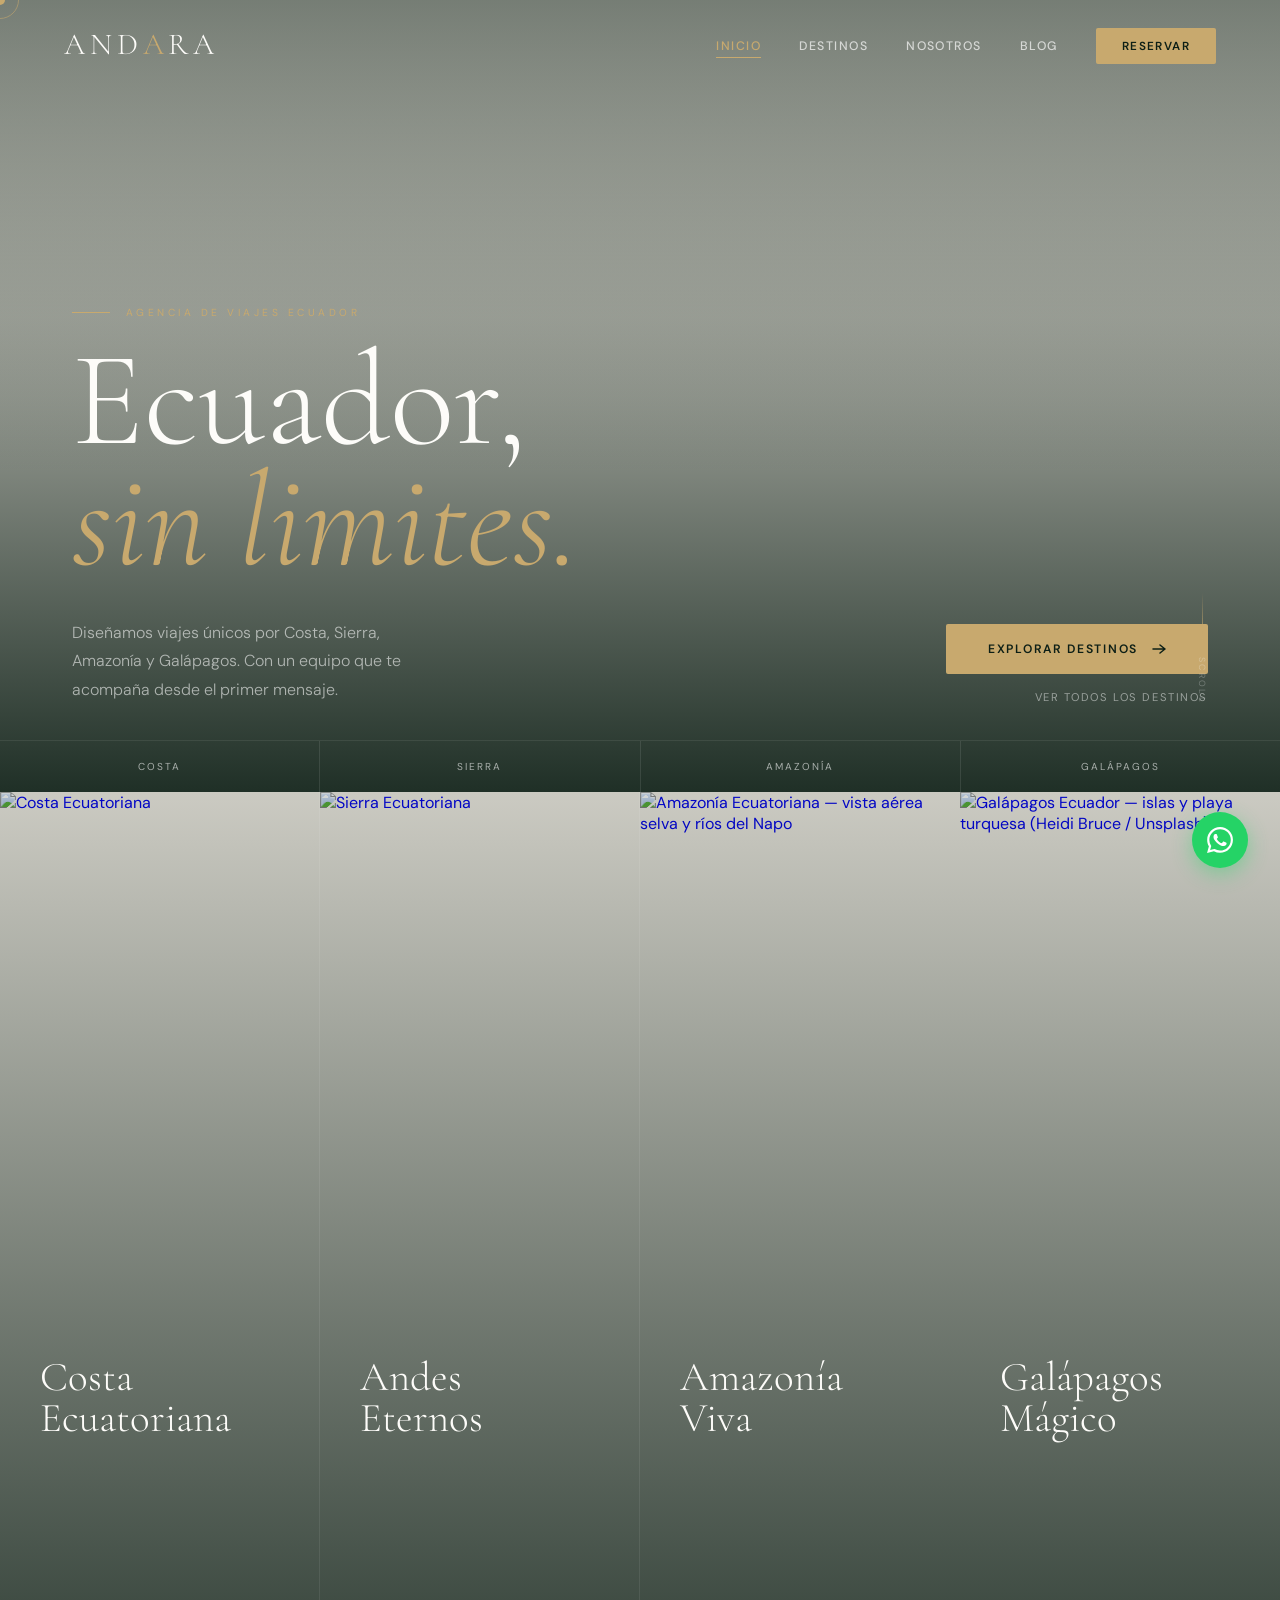
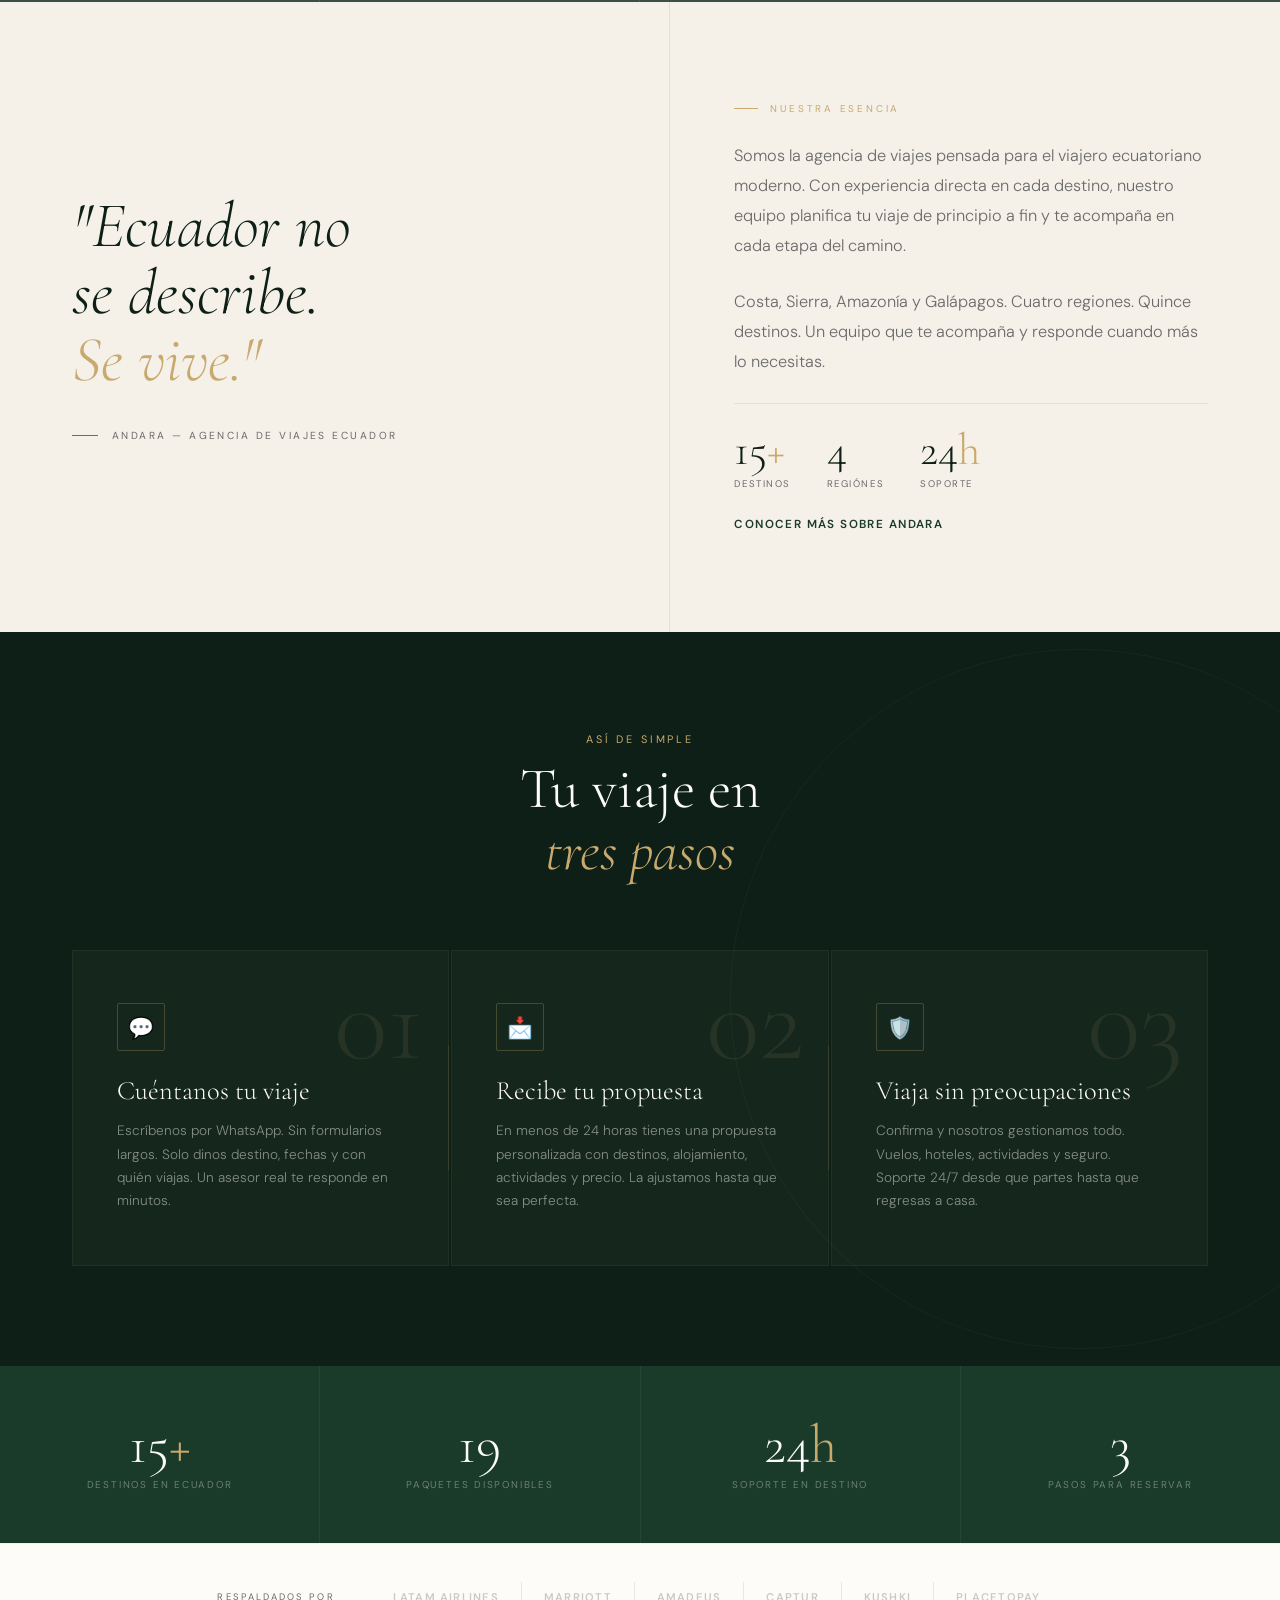
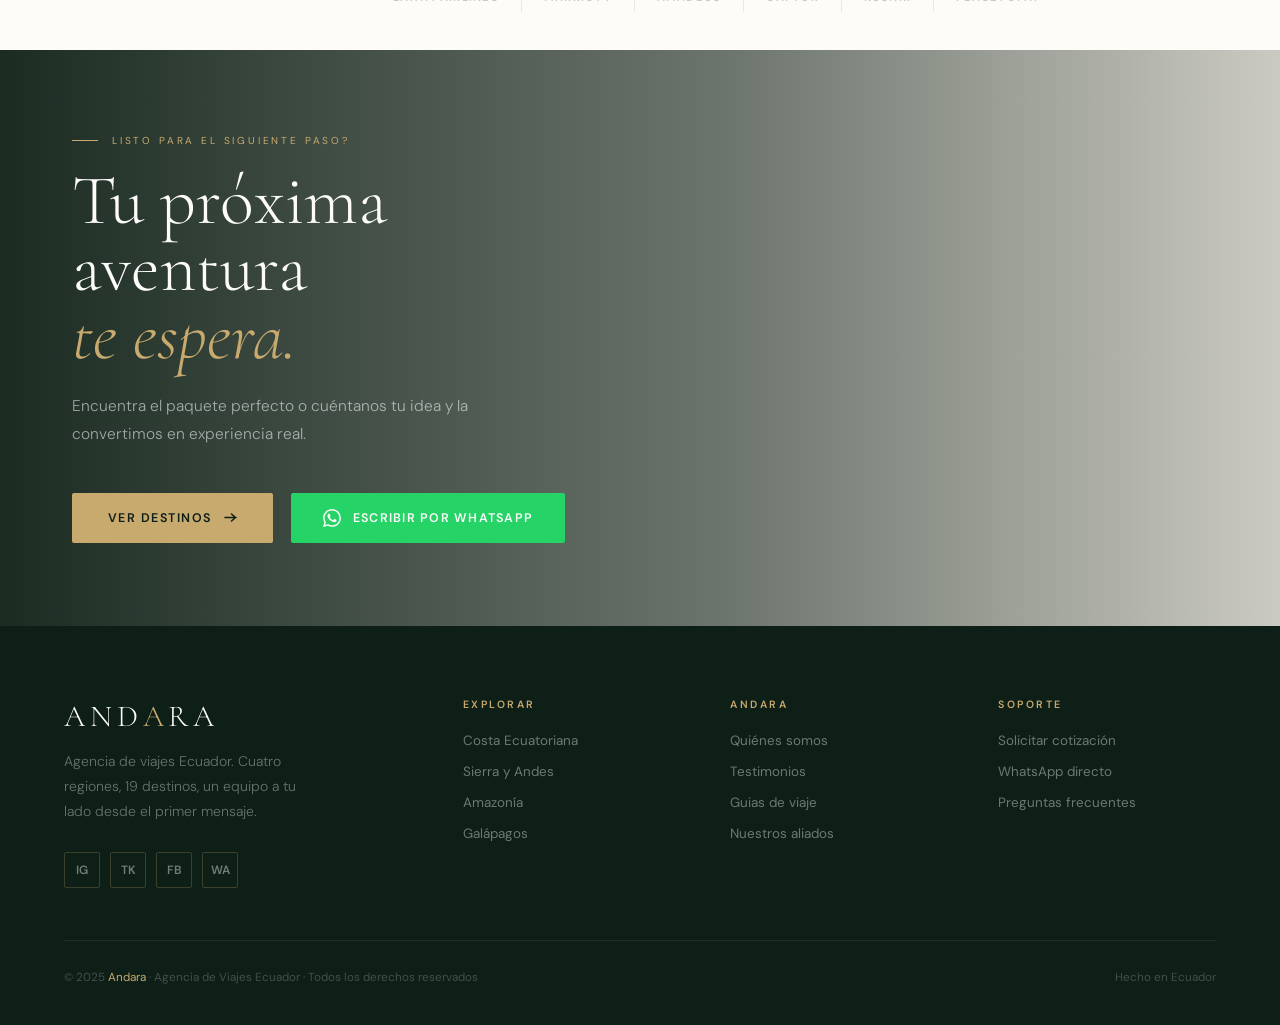
==== commit 40b8daa5: "Add files via upload Mobile optimizado + GA4 eventos" ====
--- a/index.html
+++ b/index.html
@@ -330,70 +330,7 @@
     </div>
   </div>
 
-
-  <!-- TESTIMONIOS — sección home -->
-  <section class="home-testi">
-    <div class="home-testi-header reveal">
-      <div>
-        <div class="section-label">Lo que dicen nuestros viajeros</div>
-        <h2 class="section-title">Experiencias reales,<br><em>no promesas</em></h2>
-      </div>
-      <a href="testimonios.html" class="home-testi-link">Ver todos los testimonios &#x2192;</a>
-    </div>
-    <div class="home-testi-grid">
-
-      <div class="ht-card reveal">
-        <div class="ht-top">
-          <div class="ht-stars">&#x2605;&#x2605;&#x2605;&#x2605;&#x2605;</div>
-          <span class="ht-region">Galápagos</span>
-        </div>
-        <p class="ht-quote">Era mi sueño ir a Galápagos pero siempre lo postergué por la logística. Andara lo resolvió todo en una semana: vuelos, hotel en Santa Cruz, tours. Viajé sola y me sentí completamente respaldada.</p>
-        <div class="ht-dest">Santa Cruz · 4 noches</div>
-        <div class="ht-footer">
-          <div class="ht-avatar">MV</div>
-          <div>
-            <div class="ht-name">Mariana Vaca</div>
-            <div class="ht-city">Quito · Septiembre 2024</div>
-          </div>
-        </div>
-      </div>
-
-      <div class="ht-card reveal reveal-d1">
-        <div class="ht-top">
-          <div class="ht-stars">&#x2605;&#x2605;&#x2605;&#x2605;&#x2605;</div>
-          <span class="ht-region">Sierra</span>
-        </div>
-        <p class="ht-quote">Fuimos en familia a Baños: el swing, el Pailón del Diablo, las aguas termales. Mis hijos ya quieren volver. El servicio de Andara fue impecable desde la primera consulta hasta que regresamos.</p>
-        <div class="ht-dest">Baños de Agua Santa · 3 noches</div>
-        <div class="ht-footer">
-          <div class="ht-avatar">CL</div>
-          <div>
-            <div class="ht-name">Carlos León</div>
-            <div class="ht-city">Quito · Octubre 2024</div>
-          </div>
-        </div>
-      </div>
-
-      <div class="ht-card reveal reveal-d2">
-        <div class="ht-top">
-          <div class="ht-stars">&#x2605;&#x2605;&#x2605;&#x2605;&#x2605;</div>
-          <span class="ht-region">Amazonía</span>
-        </div>
-        <p class="ht-quote">Pensé que organizar el viaje al Yasuní sería imposible. En menos de 48 horas, Andara tenía todo listo: vuelos, lodge, guía naturalista. Fue el viaje de mi vida.</p>
-        <div class="ht-dest">Yasuní · Napo Wildlife Center · 5 noches</div>
-        <div class="ht-footer">
-          <div class="ht-avatar">JM</div>
-          <div>
-            <div class="ht-name">Juan Manuel Rivas</div>
-            <div class="ht-city">Guayaquil · Agosto 2024</div>
-          </div>
-        </div>
-      </div>
-
-    </div>
-  </section>
-
-  <section class="final-cta">
+    <section class="final-cta">
     <div class="fcta-bg"></div>
     <div class="fcta-body reveal">
       <div class="fcta-lbl">Listo para el siguiente paso?</div>
